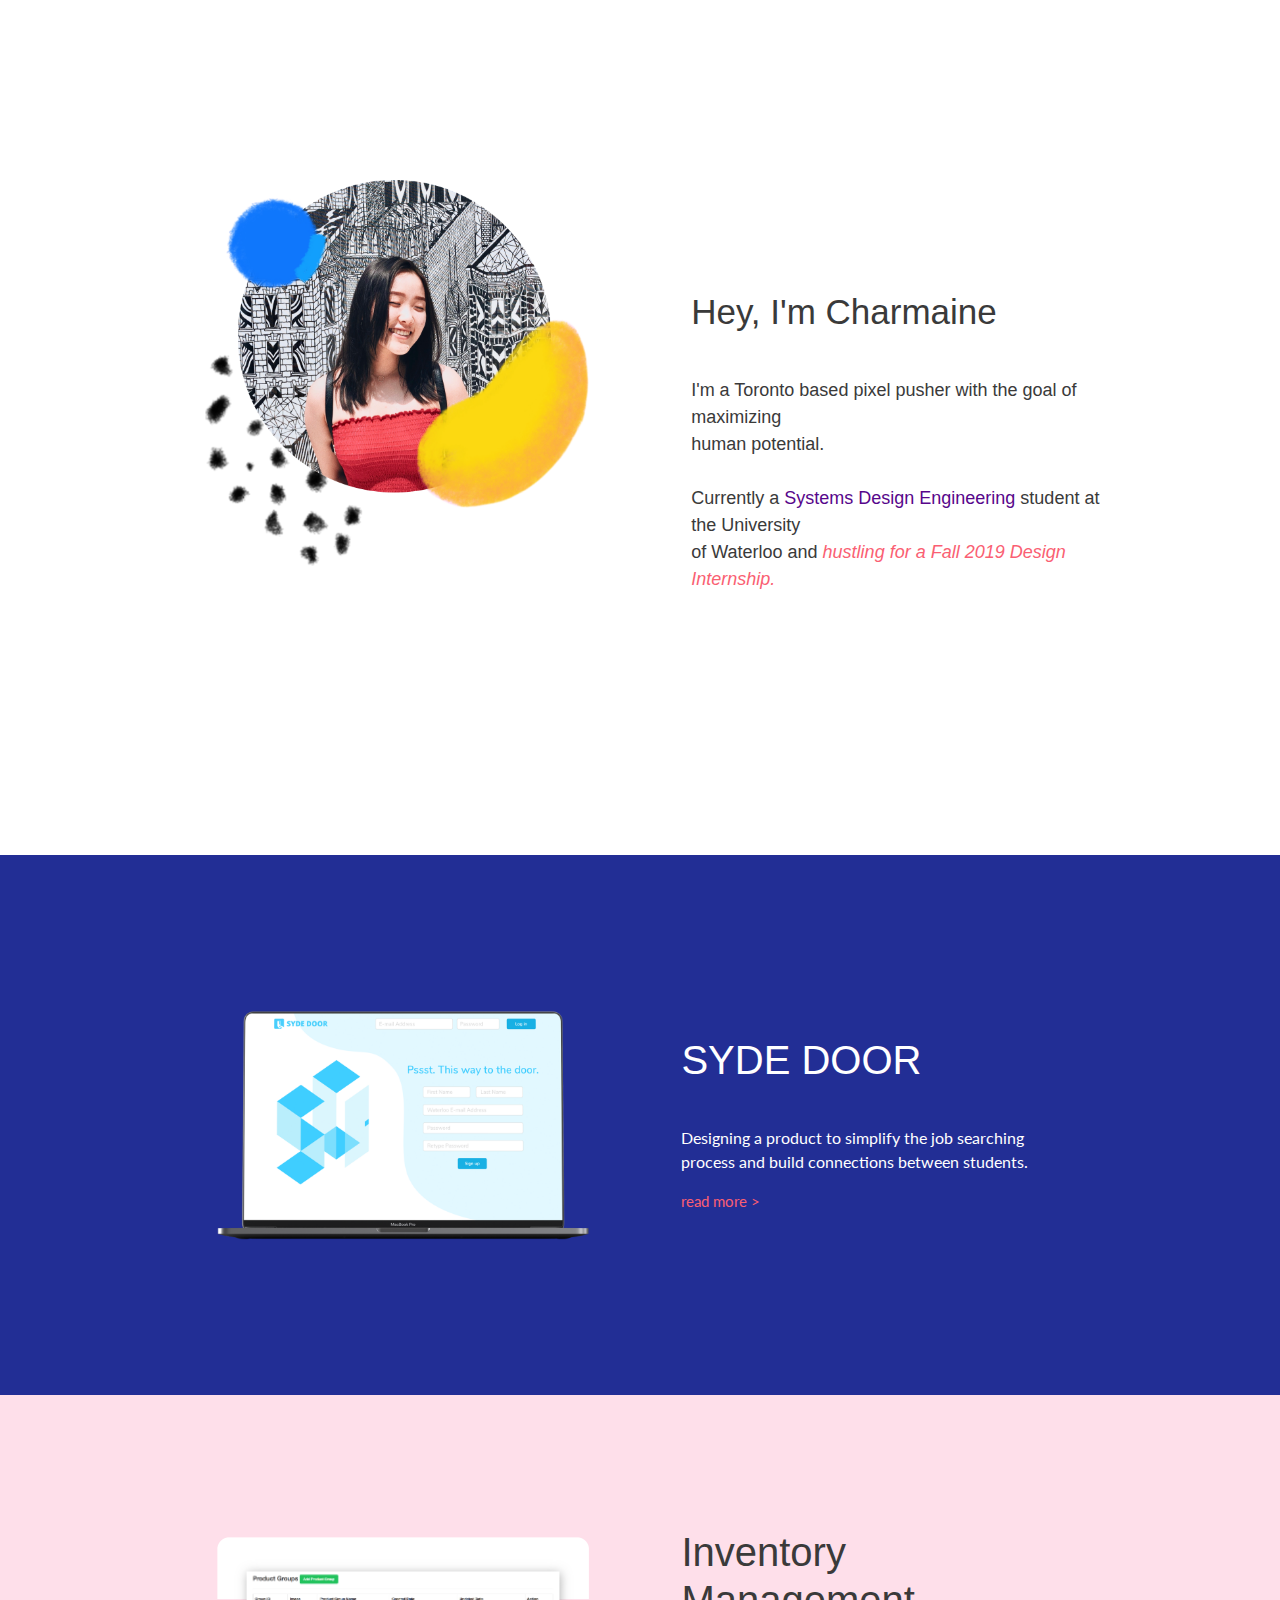
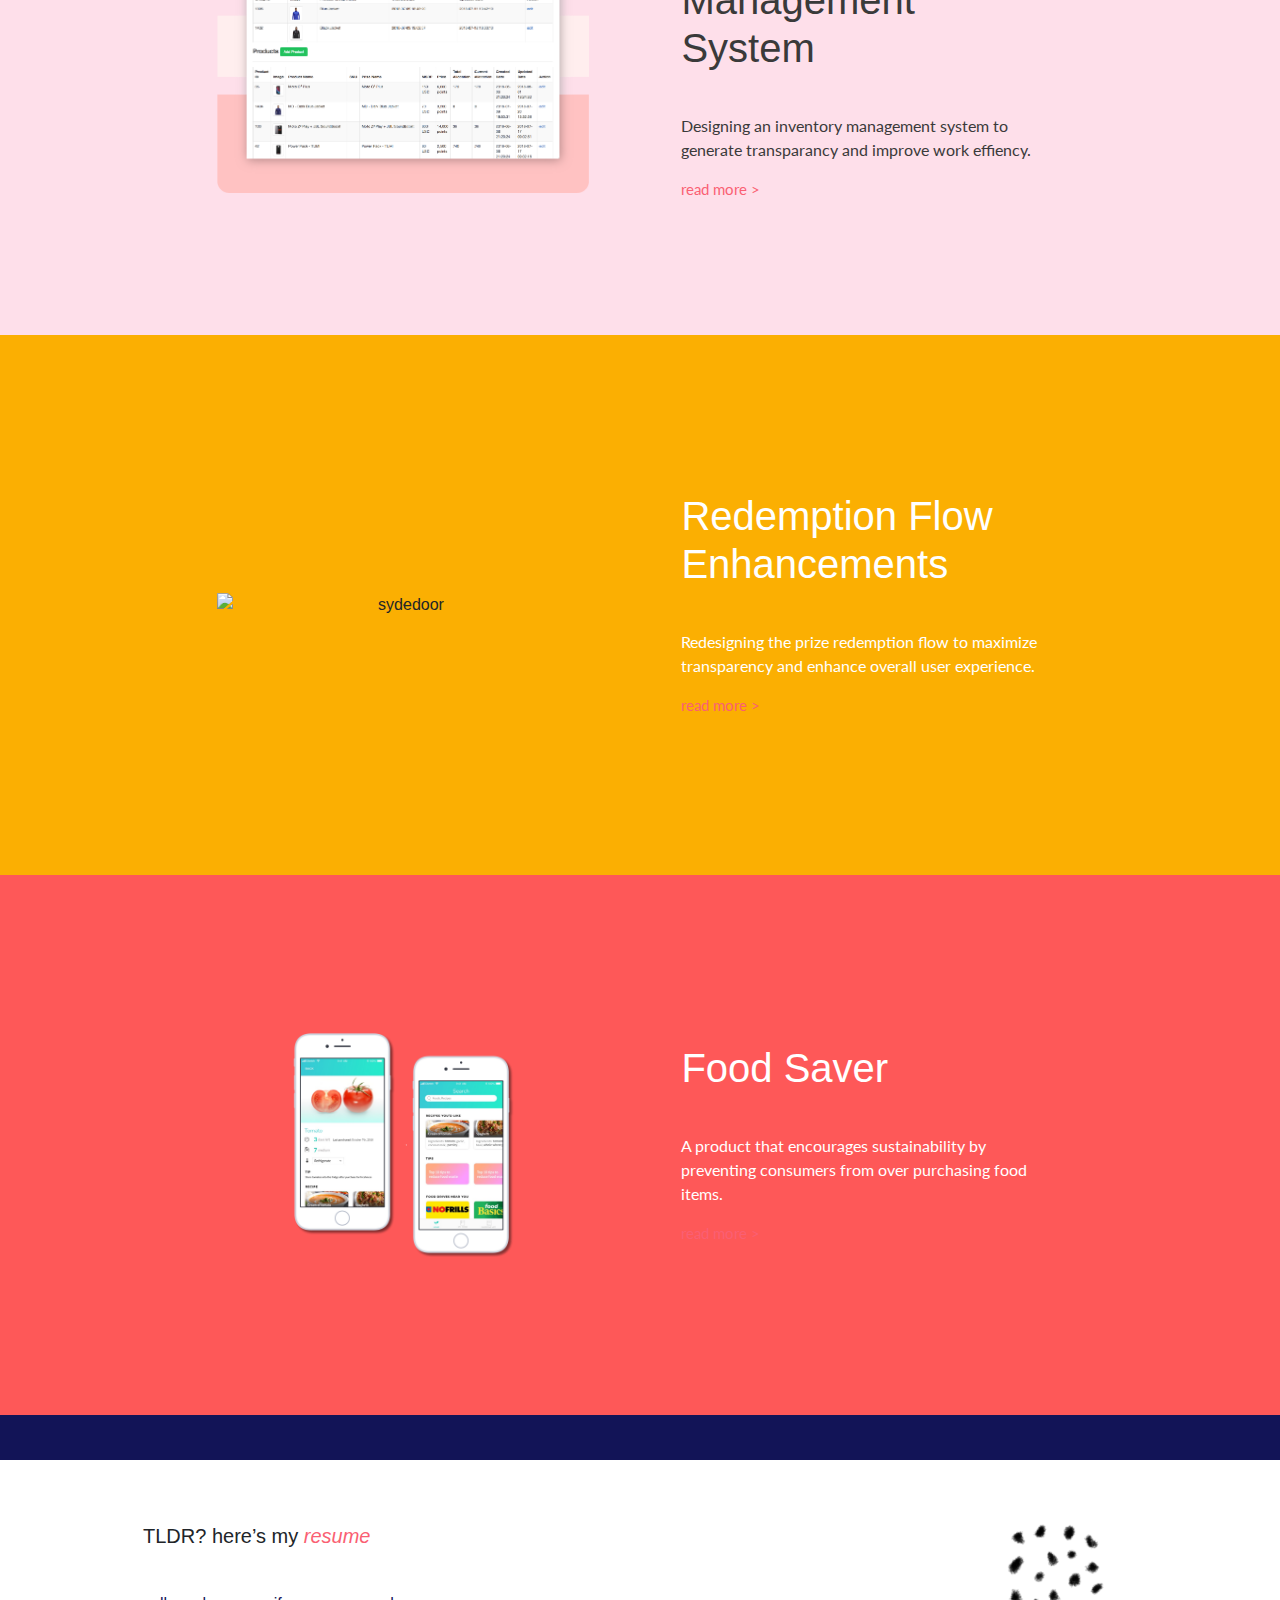
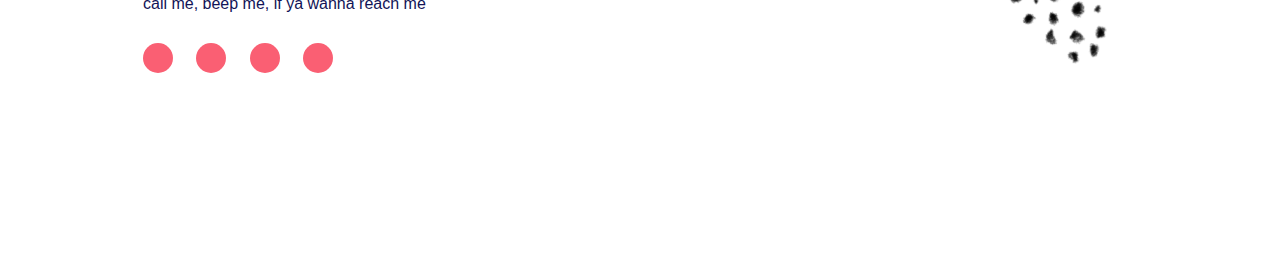
==== index.html @ 0528ab30 "mainly text and css" ====
<!DOCTYPE html>
<html lang="en">
    <head>
        <title>Charmaine Wang</title>
        <meta charset="UTF-8">
        <meta name="viewport" content="width=device-width, height=device-height, initial-scale=1.0">
        <meta http-equic="X-UA-Compatible" content="ie=edge">
        <link rel="stylesheet" type="text/css" href="../src/style/css/style.css">
        
        <!--FONTS-->
        <link rel="stylesheet" href="https://use.typekit.net/sjq0cec.css">
        <link href="http://fonts.googleapis.com/css?family=Lato:400,700" rel='stylesheet' type='text/css'>
        <link href="https://fonts.googleapis.com/css?family=EB+Garamond:400,400i,500,600,600i,700,700i,800&display=swap" rel="stylesheet">
        
        <!--icons-->
        <link rel="stylesheet" href="https://use.fontawesome.com/releases/v5.8.1/css/all.css" integrity="sha384-50oBUHEmvpQ+1lW4y57PTFmhCaXp0ML5d60M1M7uH2+nqUivzIebhndOJK28anvf" crossorigin="anonymous">
        
        <!--favicons-->
        <link rel="apple-touch-icon" sizes="180x180" href="../assets/img/favicon_package_v0.16/apple-touch-icon.png">
        <link rel="icon" type="image/png" sizes="32x32" href="../assets/img/favicon_package_v0.16/favicon-32x32.png">
        <link rel="icon" type="image/png" sizes="16x16" href="../assets/img/favicon_package_v0.16/favicon-16x16.png">
        <link rel="manifest" href="../assets/img/favicon_package_v0.16/site.webmanifest">
        <link rel="mask-icon" href="../assets/img/favicon_package_v0.16/safari-pinned-tab.svg" color="#fcd912">
        <meta name="msapplication-TileColor" content="#ffc40d">
        <meta name="theme-color" content="#ffffff">
    
        <!-- Responsive Query File-->
        <link rel="stylesheet" type="text/css" href="resources/css/queries.css">
        
        <!-- Boostrap-->
        <link rel="stylesheet" href="https://maxcdn.bootstrapcdn.com/bootstrap/4.0.0/css/bootstrap.min.css" integrity="sha384-Gn5384xqQ1aoWXA+058RXPxPg6fy4IWvTNh0E263XmFcJlSAwiGgFAW/dAiS6JXm" crossorigin="anonymous">                                                          
        <!-- Global site tag (gtag.js) - Google Analytics -->
        <script async src="https://www.googletagmanager.com/gtag/js?id=UA-113258691-1"></script>
        <script>
          window.dataLayer = window.dataLayer || [];
          function gtag(){dataLayer.push(arguments);}
          gtag('js', new Date());

          gtag('config', 'UA-113258691-1');
        </script>
    </head>
    
    <body>
        <div class="landing_page site-container">
            <header>
                <nav> 
                   
                    <!--<p class="nav_bar show_desktop" id="navigation">my name is <a href="#" style="color:#FA5F73">Charmaine Wang</a> and this is how I <a href="index.html" style="color:#1CA0A3">impact the world with design</a>.</p>-->
                </nav>
            </header>
            <div class="main_section">
                <img align="right" src="../assets/img/work/landing_img.png" alt="landing image" class="landing_img">
                
                <div class="intro">
                    <h1>Hey, I'm Charmaine</h1>
                    <p>I'm a Toronto based pixel pusher with the goal of maximizing <br>human potential.<br><br>Currently a <a target="_blank" href="http://whatissystems.com/" class="systemsDesignHref">Systems Design Engineering</a> student at the University <br>of Waterloo and <a href="../assets/doc/3ADesign.pdf" target="_blank"><i>hustling for a Fall 2019 Design Internship.</i></a></p>
                    <!--<p>I’m  a Toronto based designer studying <a target="_blank" href="http://whatissystems.com/" style="color:#57068B">Systems Design Engineering</a> at the University of Waterloo. Last worked at <a target="_blank" href="https://www.rbc.com/about-rbc.html" style="color:#006AC3">RBC</a> as a Visual Designer. <br><br>I'm currently looking for a Fall 2019 internship.</p>-->
                </div>
                
            </div>
        </div>
        
        <div class="project_1 case_study">
            <div class="project_container container">
                <div class="project_row row">
                    <div class="project_image col-sm-6" >
                        <a href="sydedoor.html"></a>
                        <img class="project_cover" src="../assets/img/work/sydedoor_landing.png" alt="sydedoor" >
                        <img class="project_decor" src="../assets/img/work/back_decor_1.png" alt="decore">
                    </div>
                    <div class="project_content col-sm-6">
                        <div>
                            <h1>SYDE DOOR</h1>
                            <p>Designing a product to simplify the job searching process and build connections between students. </p>
                            <a href="sydedoor.html" style="color:#FA5F73;">read more ></a>
                        </div>
                    </div>
                </div>
            </div>
        </div>
        
        <div class="project_3 case_study">
            <div class="project_container container">
                <div class="project_row row">
                    <div class="project_image col-sm-6" >
                        <a href="inventory.html"></a>
                        <img class="project_cover" src="../assets/img/project-inventory/inventory.png" alt="sydedoor" >
                        <img class="project_decor" src="../assets/img/work/back_decor_3.png" alt="decore">
                    </div>
                    <div class="project_content col-sm-6">
                        <div>
                            <h1>Inventory Management System</h1>
                            <p>Designing an inventory management system to generate transparancy and improve work effiency.</p>
                            <a href="inventory.html" style="color:#FA5F73;">read more ></a>
                        </div>
                    </div>
                </div>
            </div>
        </div>
        
        <div class="project_2 case_study">
            <div class="project_container container">
                <div class="project_row row">
                    <div class="project_image col-sm-6" >
                        <a href="redemption.html"></a>
                        <img class="project_cover" src="../assets/img/work/redemption_landing.png" alt="sydedoor" >
                        <img class="project_decor" src="../assets/img/work/back_decor_2.png" alt="decore">
                    </div>
                    <div class="project_content col-sm-6">
                        <div>
                            <h1>Redemption Flow Enhancements</h1>
                            <p>Redesigning the prize redemption flow to maximize transparency and enhance overall user experience.</p>
                            <a href="redemption.html" style="color:#FA5F73;">read more ></a>
                        </div>
                    </div>
                </div>
            </div>
        </div>
        
        <div class="project_4 case_study">
            <div class="project_container container">
                <div class="project_row row">
                    <div class="project_image col-sm-6" >
                        <a href="foodsaver.html"></a>
                        <img class="project_cover"  src="../assets/img/work/foodsaver_landing.png" alt="sydedoor" >
                        <img class="project_decor" src="../assets/img/work/back_decor_1.png" alt="decore">
                    </div>
                    <div class="project_content col-sm-6">
                        <div>
                            <h1>Food Saver</h1>
                            <p>A product that encourages sustainability by preventing consumers from over purchasing food items.</p>
                            <a href="foodsaver.html" style="color:#FA5F73;">read more ></a>
                        </div>
                    </div>
                </div>
            </div>
        </div>
       
    </body>
    
    <footer>
            <div class="footer_container container">
                <div class="row">
                    <div class="col-sm-6">
                    <h2>TLDR? here’s my <a href="../assets/doc/3ADesign.pdf" style="color:#FA5F73" target="_blank"><i>resume</i></a></h2>
                    <p>call me, beep me, if ya wanna reach me</p>
                    <ul class="footer_links">
                        <a href = "mailto:charmainewangyy@gmail.com?Subject=Hey%20there!" class="fas fa-envelope"></a>
                        <a href="https://www.linkedin.com/in/charmainewang" target="_blank" class="fab fa-linkedin-in"></a>
                        <a href="https://www.behance.net/charmainew9811" target="_blank" class="fab fa-behance"></a>
                        <a href="https://www.instagram.com/char.mainewang/" target="_blank" class="fab fa-instagram"></a>
                    </ul>
                    </div>
                    <div class="col-sm-6 footer_decor">
                    <img class="footer_img" src="../assets/img/work/dalmatian_print.png">
                    </div>
                </div>
             </div>
        </footer>
    
</html>
---- src/style/css/style.css ----
* {
  margin: 0;
  padding-bottom: 0;
  box-sizing: border-box;
  width: 100%; }

body {
  height: 100%;
  font-family: rufina, sans-serif;
  background-color: #ffffff; }

p {
  font-family: lato, sans-serif;
  font-size: 16px;
  line-height: 18px; }

ul {
  list-style-type: none; }

/*--- LANDING PAGE ---*/
header {
  display: flex;
  text-align: right; }

.landing_page {
  background-color: #ffffff;
  padding: 0%;
  height: 95vh; }
  .landing_page nav {
    width: 100%;
    padding: 2.5% 5% 0% 5%;
    height: 10vh; }
    .landing_page nav p {
      font-family: rufina, sans-serif;
      color: #3a3a3a;
      font-size: 15px; }
  .landing_page a {
    text-decoration: none; }
  .landing_page ul {
    list-style-type: none;
    margin: 0;
    padding: 20%; }
  .landing_page .main_section {
    display: table;
    width: 100%;
    padding: 5% 10% 5% 10%;
    height: 80vh; }
    .landing_page .main_section .landing_img {
      display: table-cell;
      width: 100%;
      padding: 5% 10% 5% 15%;
      vertical-align: middle; }
    .landing_page .main_section .intro {
      width: 50%;
      padding: 2.5% 2.5% 2.5% 5%;
      display: table-cell;
      text-align: left;
      vertical-align: middle; }
      .landing_page .main_section .intro h1 {
        font-family: rufina, sans-serif;
        color: #3a3a3a;
        font-size: 35px;
        margin-bottom: 10%; }
      .landing_page .main_section .intro p {
        font-family: rufina, sans-serif;
        color: #3a3a3a;
        font-size: 18px;
        line-height: 1.5; }
      .landing_page .main_section .intro .systemsDesignHref {
        color: #57068B; }
      .landing_page .main_section .intro .systemsDesignHref:hover {
        color: #8758a5; }
      .landing_page .main_section .intro a {
        color: #FA5F73; }
      .landing_page .main_section .intro a:hover {
        text-decoration: none;
        color: #ffb6bf; }

/**** PROJECTS ****/
.project_container {
  float: none;
  margin: auto;
  width: 100%;
  height: 100%; }

.project_row {
  height: 60vh;
  width: 100%;
  padding: 5% 10% 5% 10%; }

.case_study {
  margin: 0;
  height: 60vh; }

.col-sm-6 {
  height: 100%;
  display: inline-block; }

.project_image {
  text-align: center;
  vertical-align: middle;
  display: flex;
  align-items: center;
  position: relative; }
  .project_image img {
    -webkit-transition: 250ms ease-out;
    -moz-transition: 250ms ease-out;
    -o-transition: 250ms ease-out;
    transition: 250ms ease-out;
    margin: auto; }
  .project_image .project_cover {
    position: relative;
    width: 90%;
    z-index: 2; }
  .project_image .project_decor {
    position: absolute;
    width: 1%;
    z-index: 1;
    left: 50%; }
  .project_image a {
    position: absolute;
    z-index: 3;
    width: 100%;
    height: 100%; }

.project_image:hover {
  cursor: pointer; }
  .project_image:hover img {
    -webkit-transition: 250ms ease-out;
    -moz-transition: 250ms ease-out;
    -o-transition: 250ms ease-out;
    transition: 250ms ease-out;
    margin: auto; }
  .project_image:hover .project_cover {
    width: 70%;
    z-index: 2; }
  .project_image:hover .project_decor {
    position: absolute;
    width: 100%;
    left: 0%;
    z-index: 1; }
  .project_image:hover a {
    position: absolute;
    z-index: 3; }

.project_content {
  padding-top: 5%;
  padding-bottom: 5%;
  display: flex;
  align-items: center; }
  .project_content h1 {
    font-family: rufina, sans-serif;
    color: #ffffff;
    padding-left: 10%; }
  .project_content p {
    margin-top: 10%;
    font-size: 16px;
    line-height: 1.5;
    padding-left: 10%;
    color: #ffffff; }
  .project_content a {
    text-decoration: none;
    font-size: 15px;
    line-height: 1.5;
    color: #FA5F73;
    padding-left: 10%;
    -webkit-transition: 250ms ease-out;
    -moz-transition: 250ms ease-out;
    -o-transition: 250ms ease-out;
    transition: 250ms ease-out;
    font-family: lato, sans-serif; }
  .project_content a:hover {
    text-decoration: none;
    cursor: pointer;
    padding-left: 15%;
    -webkit-transition: 250ms ease-out;
    -moz-transition: 250ms ease-out;
    -o-transition: 250ms ease-out;
    transition: 250ms ease-out; }

/**** PROJECT 1 ****/
.project_1 {
  background-color: #222E95; }
  .project_1 h1 {
    font-family: rufina, sans-serif;
    color: #ffffff; }
  .project_1 p {
    color: #ffffff; }

/**** PROJECT 2 ****/
.project_2 {
  background-color: #FBAF02; }
  .project_2 h1 {
    font-family: rufina, sans-serif;
    color: #ffffff; }
  .project_2 p {
    color: #ffffff; }

/**** PROJECT 3 ****/
.project_3 {
  background-color: #FEDFEA; }
  .project_3 h1 {
    font-family: rufina, sans-serif;
    color: #3a3a3a; }
  .project_3 p {
    color: #3a3a3a; }

/**** PROJECT 4 ****/
.project_4 {
  background-color: #FE5858; }
  .project_4 h1 {
    font-family: rufina, sans-serif;
    color: #ffffff; }
  .project_4 p {
    color: #ffffff; }
  .project_4 a {
    color: #121457; }

/*--- FOOTER ---*/
footer {
  border-top: 45px solid #121457;
  background-color: white;
  width: 100%;
  height: 50vh;
  padding: 5% 10% 5% 10%;
  text-align: bottom;
  vertical-align: bottom;
  display: flex;
  align-items: bottom;
  position: relative; }
  footer h2 {
    font-family: rufina, sans-serif;
    font-size: 20px; }
    footer h2 .resumeLink {
      color: #FA5F73; }
    footer h2 .resumeLink:hover {
      text-decoration: none;
      color: #ffb6bf; }
  footer p {
    margin: 10% 0% 0% 0%;
    font-family: rufina, sans-serif;
    font-size: 16px;
    color: #121457; }
  footer ul {
    display: flex;
    text-align: bottom;
    padding: 1.5% 0% 0% 0%;
    margin: 5% 0% 0% 0%; }
    footer ul a {
      text-decoration: none;
      display: inline-block;
      margin-right: 5%;
      padding-top: 8px;
      font-size: 15px;
      width: 30px;
      height: 30px;
      text-align: center;
      transition: 0.4s all;
      line-height: 58px;
      cursor: pointer;
      background: #FA5F73;
      color: white;
      border-radius: 50%; }
    footer ul a:hover {
      text-decoration: none;
      background: white;
      color: #FA5F73;
      border-color: #FA5F73;
      border-width: 1px; }
  footer .footer_decor {
    text-align: right; }
  footer .footer_img {
    width: 100px; }

/*--- PROJECTS ---*/
.project_page header {
  display: flex;
  text-align: left; }
.project_page .landing_page {
  background-color: #222E95;
  padding: 0%;
  height: 95vh;
  /* back button */
  /* project landing page */ }
  .project_page .landing_page nav {
    width: 100%;
    padding: 2.5% 5% 0% 5%;
    height: 10vh;
    align: right;
    position: fixed;
    z-index: 2; }
    .project_page .landing_page nav a {
      text-decoration: none;
      font-family: rufina, sans-serif;
      color: #3a3a3a;
      font-size: 15px;
      -webkit-transition: 250ms ease-out;
      -moz-transition: 250ms ease-out;
      -o-transition: 250ms ease-out;
      transition: 250ms ease-out; }
    .project_page .landing_page nav a:hover {
      text-decoration: none;
      padding-left: 2.5%;
      -webkit-transition: 250ms ease-out;
      -moz-transition: 250ms ease-out;
      -o-transition: 250ms ease-out;
      transition: 250ms ease-out; }
  .project_page .landing_page .main_section {
    display: flex;
    align-items: center;
    width: 100%;
    justify-content: center;
    padding: 5% 10% 5% 10%;
    height: 95vh;
    /* project landing img */
    /* project landing content */ }
    .project_page .landing_page .main_section .landing_img {
      display: table-cell;
      width: 60%;
      padding: 0% 5% 0% 0%;
      margin: 0;
      vertical-align: middle; }
    .project_page .landing_page .main_section .project_intro {
      display: table-cell;
      vertical-align: middle;
      padding: 0% 0% 0% 5%; }
      .project_page .landing_page .main_section .project_intro h1 {
        font-family: rufina, sans-serif;
        font-weight: 800;
        color: white; }
      .project_page .landing_page .main_section .project_intro h3 {
        font-family: rufina, sans-serif;
        color: #FBAF02;
        font-size: 20px;
        margin: 7% 0% 3% 0%; }
      .project_page .landing_page .main_section .project_intro p {
        font-family: lato, sans-serif;
        color: white;
        font-size: 15px;
        font-weight: 500;
        line-height: 1.5em;
        padding: 0% 0% 0% 0%;
        margin: 0% 0% 0% 0%; }
        .project_page .landing_page .main_section .project_intro p .shoutout {
          color: #FE5858; }
        .project_page .landing_page .main_section .project_intro p .shoutout:hover {
          color: #FEDFEA;
          text-decoration: none; }

/* project written content */
.project_page_content {
  z-index: 1;
  padding: 2.5% 20% 2.5% 20%;
  background-color: white; }
  .project_page_content h2 {
    font-family: rufina, sans-serif;
    font-size: 35px;
    line-height: 1.5em;
    color: #3a3a3a;
    margin: 5% 0% 1.5% 0%; }
  .project_page_content h3 {
    font-family: rufina, sans-serif;
    font-weight: bold;
    font-size: 20px;
    line-height: 1.5em;
    color: #9f9f9f;
    margin: 2% 0% 0% 0%; }
  .project_page_content p {
    font-family: lato, sans-serif;
    font-size: 15px;
    line-height: 2em;
    color: #3a3a3a;
    margin: 0% 0% 0% 0%; }

/**** project image content */
.project_page_image {
  z-index: 1;
  background-color: #222E95;
  padding: 5%; }
  .project_page_image .demo_image_row {
    margin: auto;
    width: 100%; }
    .project_page_image .demo_image_row img {
      margin: auto;
      width: 100%; }
    .project_page_image .demo_image_row .image_description {
      text-align: center;
      padding-top: 2.5%;
      font-family: lato, sans-serif;
      color: #3a3a3a;
      font-size: 15px; }

.next_project {
  position: relative;
  float: none;
  margin-top: 10%;
  width: 100%;
  height: 40%; }
  .next_project .next_project_rectangle {
    position: absolute;
    bottom: 0;
    left: 0;
    height: 50%;
    width: 100%;
    background-color: #FEDFEA; }
  .next_project .next_project_image {
    text-align: center;
    vertical-align: middle;
    display: flex;
    align-items: center;
    position: relative;
    padding-left: 10%; }
    .next_project .next_project_image img {
      margin: 5% 0% 5% 0%;
      width: 70%; }
  .next_project .next_project_content {
    text-align: right;
    padding-right: 10%;
    height: 100%; }
    .next_project .next_project_content h3 {
      margin: 12% 0% 7.5% 0%;
      font-size: 35px;
      font-weight: 800;
      font-family: rufina, sans-serif; }
    .next_project .next_project_content a {
      margin-top: 20%;
      color: #FA5F73;
      font-family: lato, sans-serif;
      text-decoration: none;
      -webkit-transition: 250ms ease-out;
      -moz-transition: 250ms ease-out;
      -o-transition: 250ms ease-out;
      transition: 250ms ease-out; }
    .next_project .next_project_content a:hover {
      padding-right: 2.5%;
      -webkit-transition: 250ms ease-out;
      -moz-transition: 250ms ease-out;
      -o-transition: 250ms ease-out;
      transition: 250ms ease-out; }

/*---- SYDEDOOR ----*/
.project_1_page {
  /* next project */ }
  .project_1_page .project_page header {
    display: flex;
    text-align: left; }
  .project_1_page .project_page .landing_page {
    background-color: #222E95; }
    .project_1_page .project_page .landing_page nav p {
      color: #FA5F73; }
    .project_1_page .project_page .landing_page .main_section .project_intro h1 {
      color: white; }
    .project_1_page .project_page .landing_page .main_section .project_intro h3 {
      color: #FBAF02; }
    .project_1_page .project_page .landing_page .main_section .project_intro p {
      color: white; }
  .project_1_page .project_page_content h2 {
    color: #3a3a3a; }
  .project_1_page .project_page_content p {
    color: #3a3a3a; }
  .project_1_page .project_page_image {
    background-color: #222E95; }
  .project_1_page .next_project .next_project_rectangle {
    background-color: #FEDFEA; }
  .project_1_page .next_project .next_project_content a {
    color: #FA5F73; }

/*---- INVENTORY ----*/
.project_2_page {
  /* next project */ }
  .project_2_page .project_page header {
    display: flex;
    text-align: left; }
  .project_2_page .project_page .landing_page {
    background-color: #FEDFEA; }
    .project_2_page .project_page .landing_page nav p {
      color: #FA5F73; }
    .project_2_page .project_page .landing_page .main_section .project_intro h1 {
      color: #121457; }
    .project_2_page .project_page .landing_page .main_section .project_intro h3 {
      color: #FBAF02; }
    .project_2_page .project_page .landing_page .main_section .project_intro p {
      color: #3a3a3a; }
  .project_2_page .project_page_content h2 {
    color: #3a3a3a; }
  .project_2_page .project_page_content p {
    color: #3a3a3a; }
  .project_2_page .project_page_image {
    background-color: #FEDFEA; }
  .project_2_page .next_project .next_project_rectangle {
    background-color: #FBAF02; }
  .project_2_page .next_project .next_project_content a {
    color: #FA5F73; }

/*---- REDEMPTION ----*/
.project_3_page {
  /* next project */ }
  .project_3_page .project_page header {
    display: flex;
    text-align: left; }
  .project_3_page .project_page .landing_page {
    background-color: #FBAF02; }
    .project_3_page .project_page .landing_page nav p {
      color: #FA5F73; }
    .project_3_page .project_page .landing_page .main_section .project_intro h1 {
      color: #ffffff; }
    .project_3_page .project_page .landing_page .main_section .project_intro h3 {
      color: #121457; }
    .project_3_page .project_page .landing_page .main_section .project_intro p {
      color: #ffffff; }
  .project_3_page .project_page_content h2 {
    color: #3a3a3a; }
  .project_3_page .project_page_content p {
    color: #3a3a3a; }
  .project_3_page .project_page_image {
    background-color: #FBAF02; }
  .project_3_page .next_project .next_project_rectangle {
    background-color: #FE5858; }
  .project_3_page .next_project .next_project_content a {
    color: #222E95; }

/*---- FOODSAVER ----*/
.project_4_page {
  /* next project */ }
  .project_4_page .project_page header {
    display: flex;
    text-align: left; }
  .project_4_page .project_page .landing_page {
    background-color: #FE5858; }
    .project_4_page .project_page .landing_page nav p {
      color: #FA5F73; }
    .project_4_page .project_page .landing_page .main_section .project_intro h1 {
      color: #ffffff; }
    .project_4_page .project_page .landing_page .main_section .project_intro h3 {
      color: #ffffff; }
    .project_4_page .project_page .landing_page .main_section .project_intro p {
      color: #3a3a3a; }
  .project_4_page .project_page_content h2 {
    color: #3a3a3a; }
  .project_4_page .project_page_content p {
    color: #3a3a3a; }
  .project_4_page .project_page_image {
    background-color: #FE5858; }
  .project_4_page .next_project .next_project_rectangle {
    background-color: #222E95; }
  .project_4_page .next_project .next_project_content a {
    color: #FA5F73; }

/*# sourceMappingURL=style.css.map */
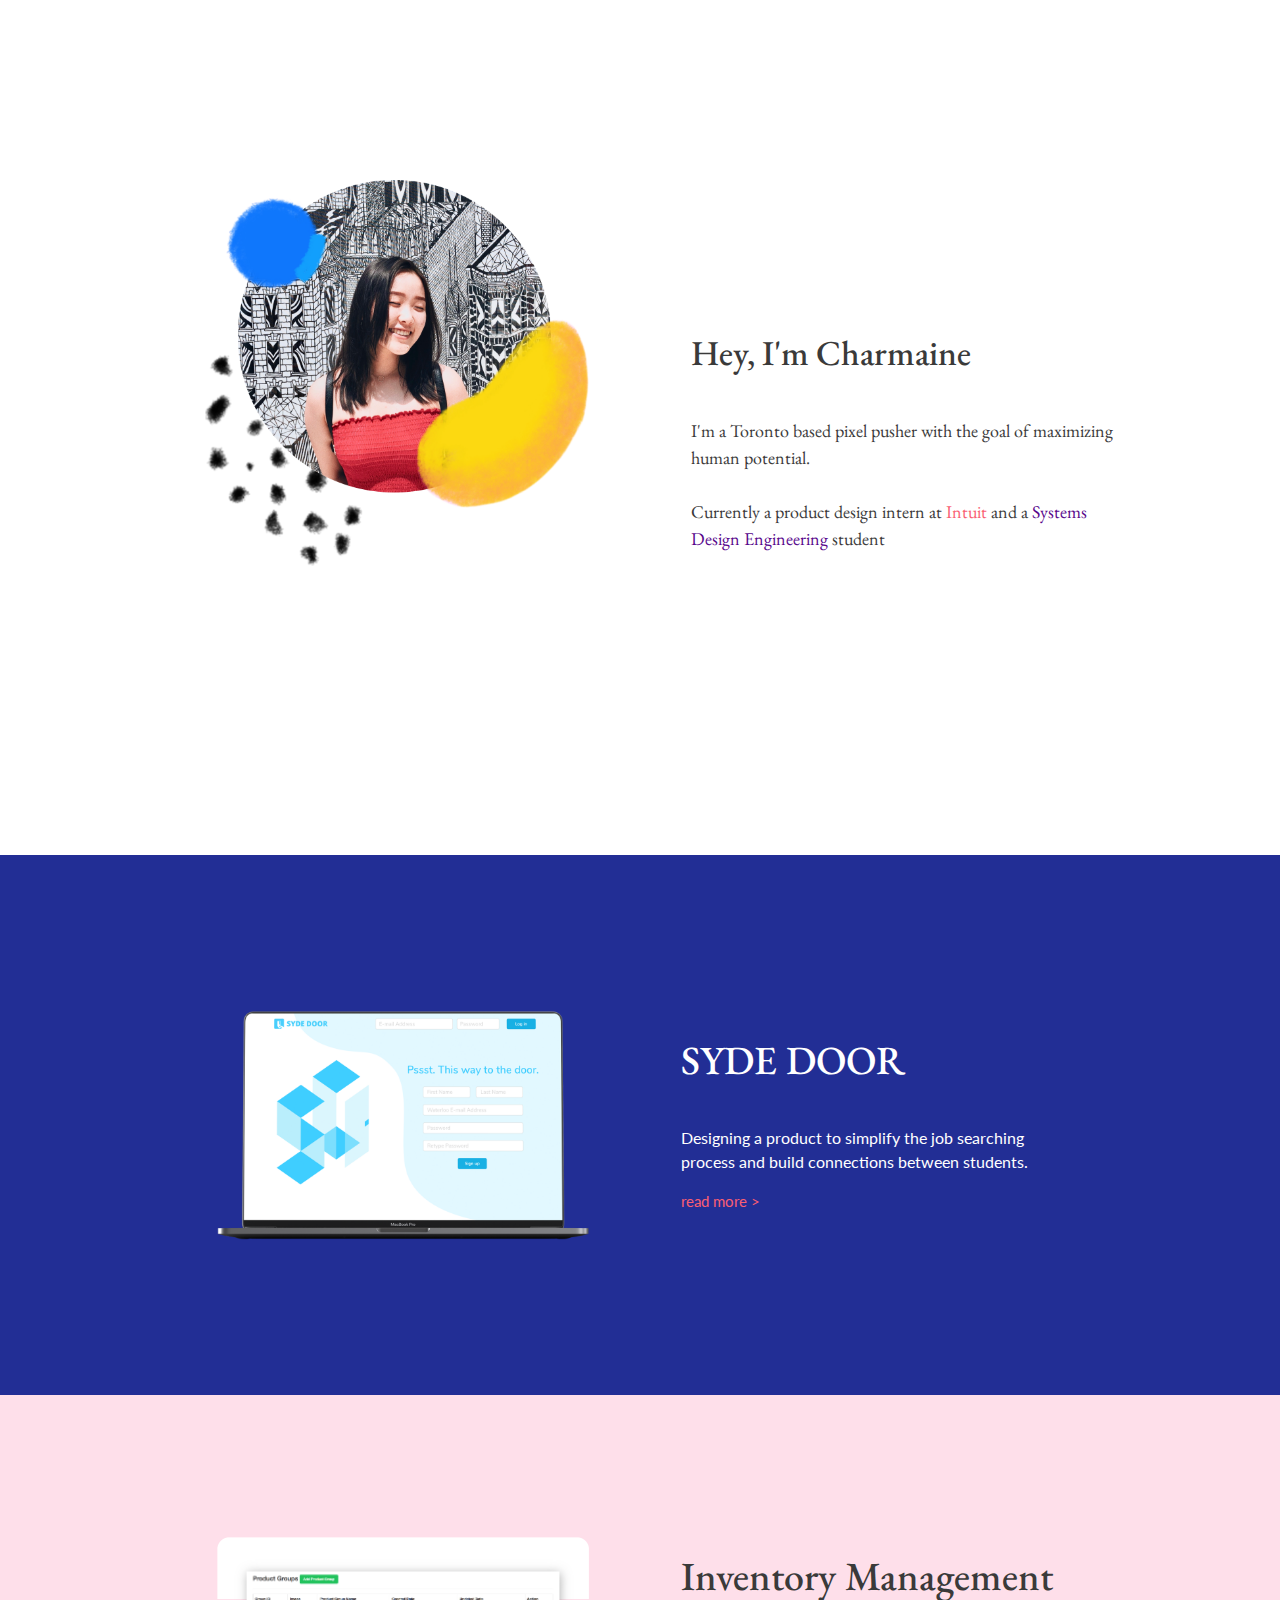
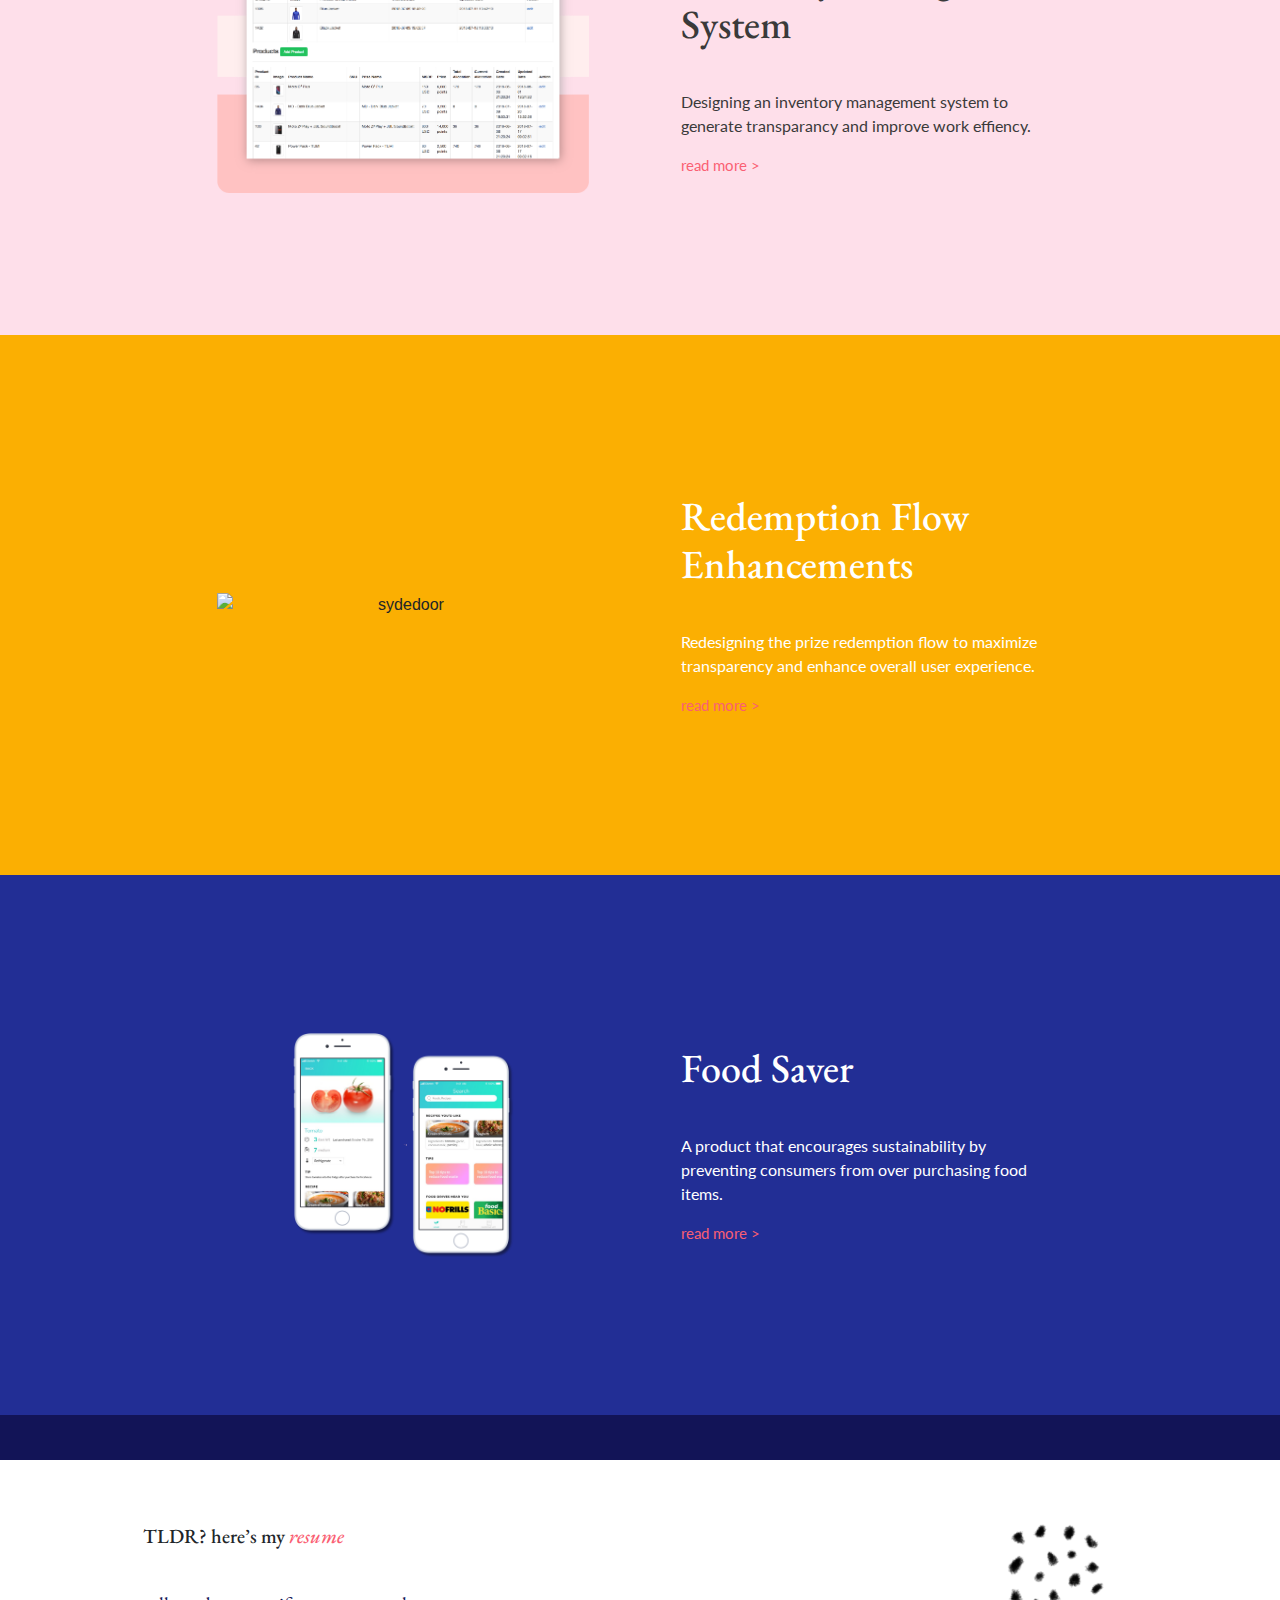
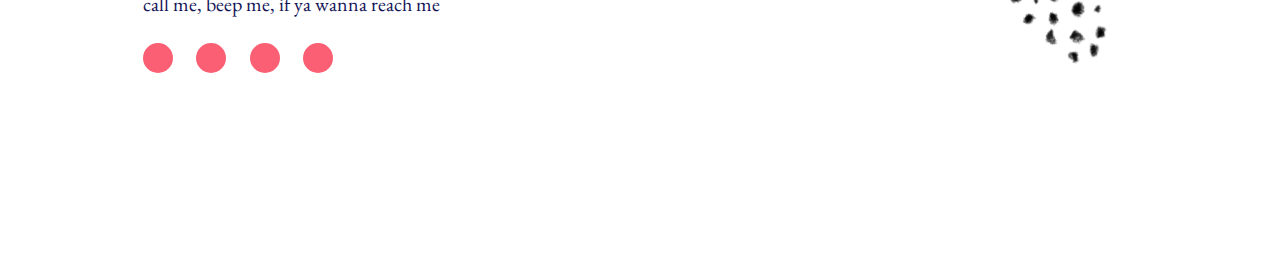
==== commit 3912647f: "Update index.html" ====
--- a/index.html
+++ b/index.html
@@ -53,7 +53,7 @@
                 
                 <div class="intro">
                     <h1>Hey, I'm Charmaine</h1>
-                    <p>I'm a Toronto based pixel pusher with the goal of maximizing <br>human potential.<br><br>Currently a <a target="_blank" href="http://whatissystems.com/" class="systemsDesignHref">Systems Design Engineering</a> student at the University <br>of Waterloo and <a href="../assets/doc/3ADesign.pdf" target="_blank"><i>hustling for a Fall 2019 Design Internship.</i></a></p>
+                    <p>I'm a Toronto based pixel pusher with the goal of maximizing <br>human potential.<br><br>Currently a product design intern at <a target="_blank" href="https://www.intuit.com/ca/">Intuit</a> and a <a target="_blank" href="http://whatissystems.com/" class="systemsDesignHref">Systems Design Engineering</a> student</p>
                     <!--<p>I’m  a Toronto based designer studying <a target="_blank" href="http://whatissystems.com/" style="color:#57068B">Systems Design Engineering</a> at the University of Waterloo. Last worked at <a target="_blank" href="https://www.rbc.com/about-rbc.html" style="color:#006AC3">RBC</a> as a Visual Designer. <br><br>I'm currently looking for a Fall 2019 internship.</p>-->
                 </div>
                 
--- a/src/style/css/style.css
+++ b/src/style/css/style.css
@@ -31,7 +31,7 @@
     padding: 2.5% 5% 0% 5%;
     height: 10vh; }
     .landing_page nav p {
-      font-family: rufina, sans-serif;
+      font-family: EB Garamond, serif;
       color: #3a3a3a;
       font-size: 15px; }
   .landing_page a {
@@ -57,12 +57,12 @@
       text-align: left;
       vertical-align: middle; }
       .landing_page .main_section .intro h1 {
-        font-family: rufina, sans-serif;
+        font-family: EB Garamond, serif;
         color: #3a3a3a;
         font-size: 35px;
         margin-bottom: 10%; }
       .landing_page .main_section .intro p {
-        font-family: rufina, sans-serif;
+        font-family: EB Garamond, serif;
         color: #3a3a3a;
         font-size: 18px;
         line-height: 1.5; }
@@ -149,7 +149,7 @@
   display: flex;
   align-items: center; }
   .project_content h1 {
-    font-family: rufina, sans-serif;
+    font-family: EB Garamond, serif;
     color: #ffffff;
     padding-left: 10%; }
   .project_content p {
@@ -182,7 +182,7 @@
 .project_1 {
   background-color: #222E95; }
   .project_1 h1 {
-    font-family: rufina, sans-serif;
+    font-family: EB Garamond, serif;
     color: #ffffff; }
   .project_1 p {
     color: #ffffff; }
@@ -191,7 +191,7 @@
 .project_2 {
   background-color: #FBAF02; }
   .project_2 h1 {
-    font-family: rufina, sans-serif;
+    font-family: EB Garamond, serif;
     color: #ffffff; }
   .project_2 p {
     color: #ffffff; }
@@ -200,21 +200,19 @@
 .project_3 {
   background-color: #FEDFEA; }
   .project_3 h1 {
-    font-family: rufina, sans-serif;
+    font-family: EB Garamond, serif;
     color: #3a3a3a; }
   .project_3 p {
     color: #3a3a3a; }
 
 /**** PROJECT 4 ****/
 .project_4 {
-  background-color: #FE5858; }
+  background-color: #222E95; }
   .project_4 h1 {
-    font-family: rufina, sans-serif;
+    font-family: EB Garamond, serif;
     color: #ffffff; }
   .project_4 p {
     color: #ffffff; }
-  .project_4 a {
-    color: #121457; }
 
 /*--- FOOTER ---*/
 footer {
@@ -229,7 +227,7 @@
   align-items: bottom;
   position: relative; }
   footer h2 {
-    font-family: rufina, sans-serif;
+    font-family: EB Garamond, serif;
     font-size: 20px; }
     footer h2 .resumeLink {
       color: #FA5F73; }
@@ -238,8 +236,8 @@
       color: #ffb6bf; }
   footer p {
     margin: 10% 0% 0% 0%;
-    font-family: rufina, sans-serif;
-    font-size: 16px;
+    font-family: EB Garamond, serif;
+    font-size: 20px;
     color: #121457; }
   footer ul {
     display: flex;
@@ -291,7 +289,7 @@
     z-index: 2; }
     .project_page .landing_page nav a {
       text-decoration: none;
-      font-family: rufina, sans-serif;
+      font-family: EB Garamond, serif;
       color: #3a3a3a;
       font-size: 15px;
       -webkit-transition: 250ms ease-out;
@@ -325,11 +323,11 @@
       vertical-align: middle;
       padding: 0% 0% 0% 5%; }
       .project_page .landing_page .main_section .project_intro h1 {
-        font-family: rufina, sans-serif;
-        font-weight: 800;
+        font-family: EB Garamond, serif;
+        font-weight: 500;
         color: white; }
       .project_page .landing_page .main_section .project_intro h3 {
-        font-family: rufina, sans-serif;
+        font-family: EB Garamond, serif;
         color: #FBAF02;
         font-size: 20px;
         margin: 7% 0% 3% 0%; }
@@ -342,7 +340,7 @@
         padding: 0% 0% 0% 0%;
         margin: 0% 0% 0% 0%; }
         .project_page .landing_page .main_section .project_intro p .shoutout {
-          color: #FE5858; }
+          color: #FA5F73; }
         .project_page .landing_page .main_section .project_intro p .shoutout:hover {
           color: #FEDFEA;
           text-decoration: none; }
@@ -353,24 +351,24 @@
   padding: 2.5% 20% 2.5% 20%;
   background-color: white; }
   .project_page_content h2 {
-    font-family: rufina, sans-serif;
+    font-family: EB Garamond, serif;
     font-size: 35px;
     line-height: 1.5em;
     color: #3a3a3a;
     margin: 5% 0% 1.5% 0%; }
   .project_page_content h3 {
-    font-family: rufina, sans-serif;
-    font-weight: bold;
-    font-size: 20px;
+    font-family: EB Garamond, serif;
+    font-weight: 300;
+    font-size: 25px;
     line-height: 1.5em;
     color: #9f9f9f;
-    margin: 2% 0% 0% 0%; }
+    margin: 2% 0% 2% 0%; }
   .project_page_content p {
     font-family: lato, sans-serif;
-    font-size: 15px;
+    font-size: 18px;
     line-height: 2em;
     color: #3a3a3a;
-    margin: 0% 0% 0% 0%; }
+    margin: 0% 0% 2.5% 0%; }
 
 /**** project image content */
 .project_page_image {
@@ -420,8 +418,8 @@
     .next_project .next_project_content h3 {
       margin: 12% 0% 7.5% 0%;
       font-size: 35px;
-      font-weight: 800;
-      font-family: rufina, sans-serif; }
+      font-weight: 500;
+      font-family: EB Garamond, serif; }
     .next_project .next_project_content a {
       margin-top: 20%;
       color: #FA5F73;
@@ -440,6 +438,7 @@
 
 /*---- SYDEDOOR ----*/
 .project_1_page {
+  /**** project image content */
   /* next project */ }
   .project_1_page .project_page header {
     display: flex;
@@ -460,6 +459,8 @@
     color: #3a3a3a; }
   .project_1_page .project_page_image {
     background-color: #222E95; }
+    .project_1_page .project_page_image .demo_image_row .image_description {
+      color: #ffffff; }
   .project_1_page .next_project .next_project_rectangle {
     background-color: #FEDFEA; }
   .project_1_page .next_project .next_project_content a {
@@ -515,7 +516,7 @@
   .project_3_page .project_page_image {
     background-color: #FBAF02; }
   .project_3_page .next_project .next_project_rectangle {
-    background-color: #FE5858; }
+    background-color: #222E95; }
   .project_3_page .next_project .next_project_content a {
     color: #222E95; }
 
@@ -526,7 +527,7 @@
     display: flex;
     text-align: left; }
   .project_4_page .project_page .landing_page {
-    background-color: #FE5858; }
+    background-color: #222E95; }
     .project_4_page .project_page .landing_page nav p {
       color: #FA5F73; }
     .project_4_page .project_page .landing_page .main_section .project_intro h1 {
@@ -540,7 +541,7 @@
   .project_4_page .project_page_content p {
     color: #3a3a3a; }
   .project_4_page .project_page_image {
-    background-color: #FE5858; }
+    background-color: #222E95; }
   .project_4_page .next_project .next_project_rectangle {
     background-color: #222E95; }
   .project_4_page .next_project .next_project_content a {
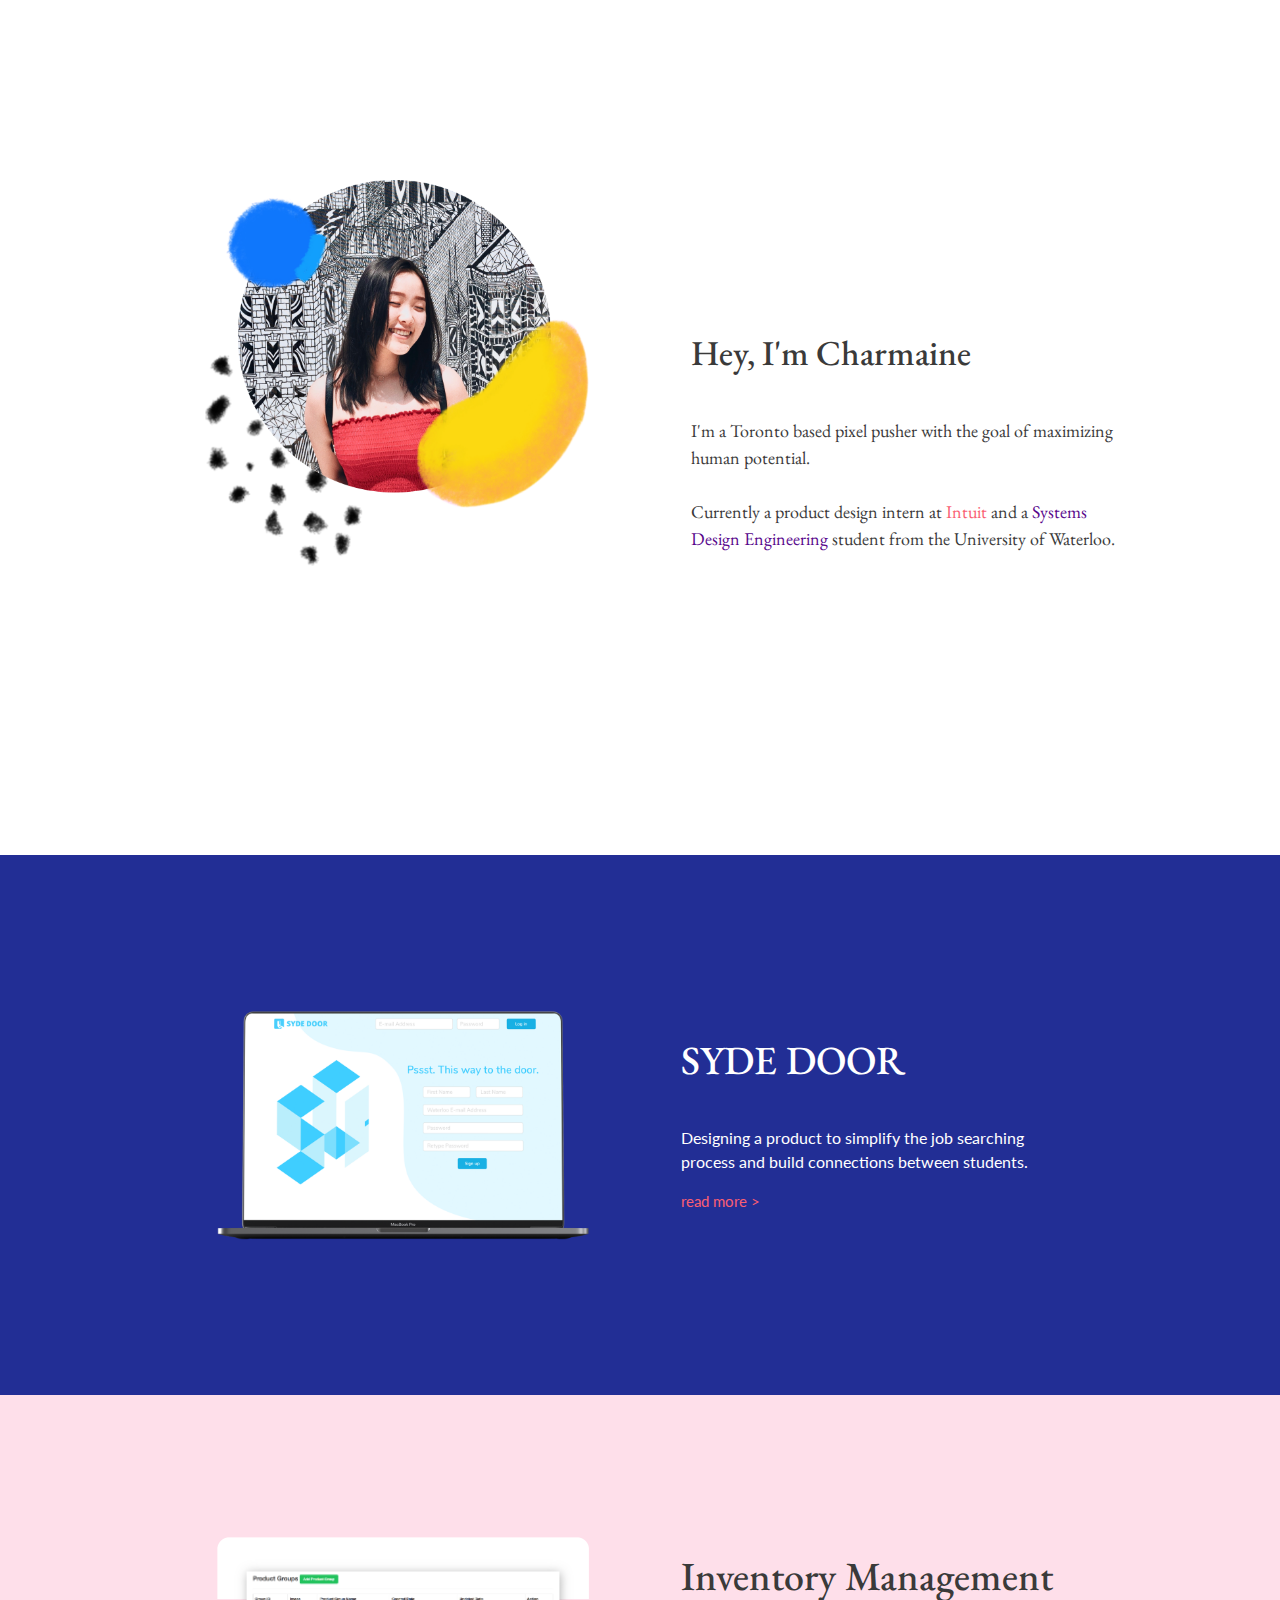
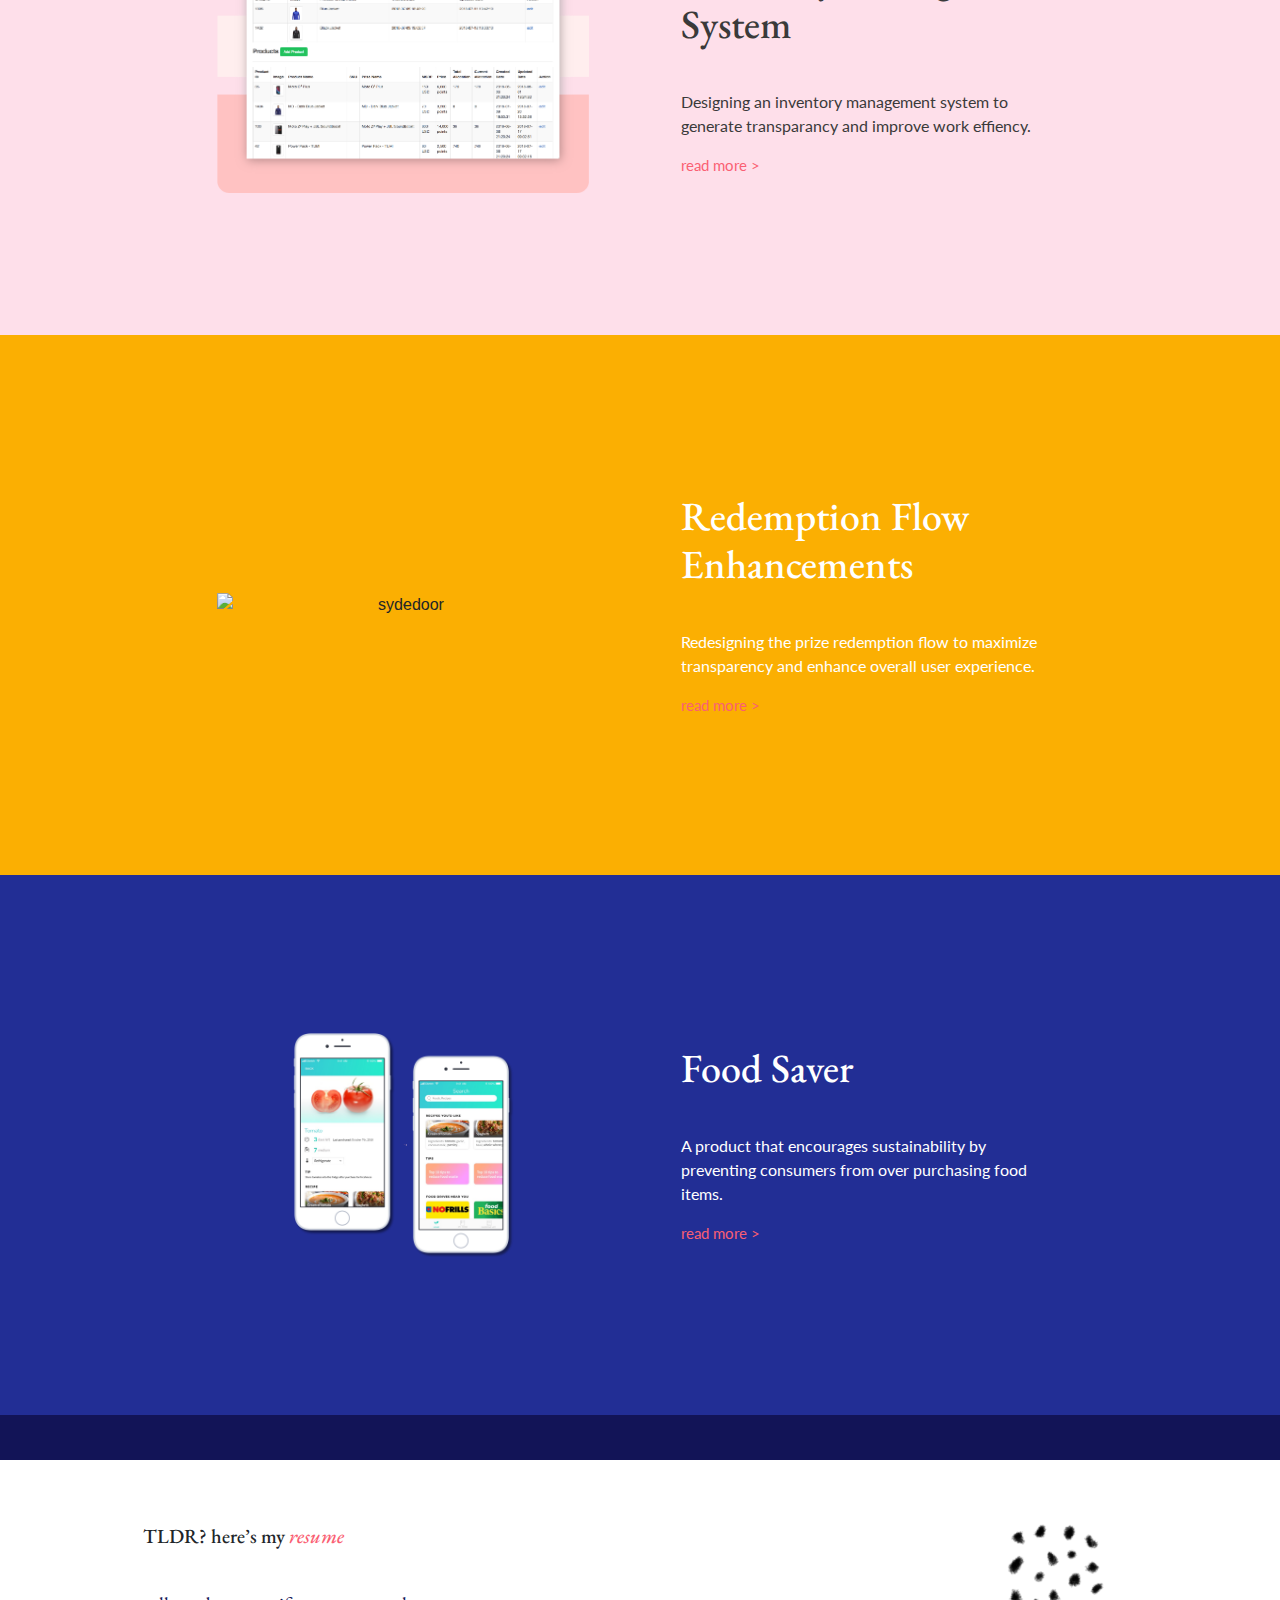
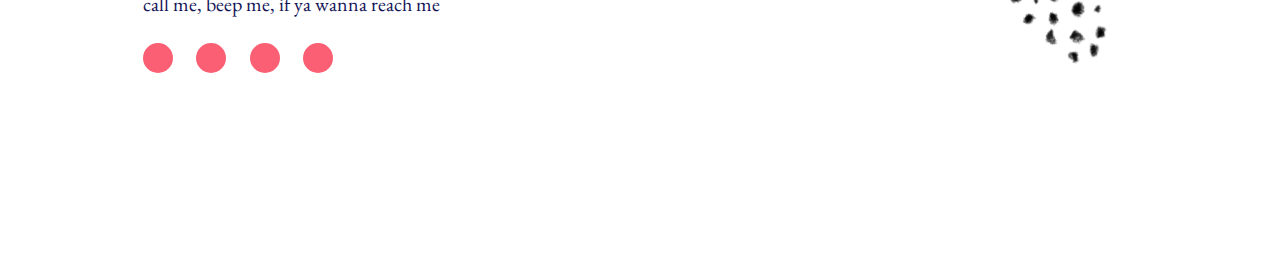
==== commit 78bf0d23: "Update index.html" ====
--- a/index.html
+++ b/index.html
@@ -53,7 +53,7 @@
                 
                 <div class="intro">
                     <h1>Hey, I'm Charmaine</h1>
-                    <p>I'm a Toronto based pixel pusher with the goal of maximizing <br>human potential.<br><br>Currently a product design intern at <a target="_blank" href="https://www.intuit.com/ca/">Intuit</a> and a <a target="_blank" href="http://whatissystems.com/" class="systemsDesignHref">Systems Design Engineering</a> student</p>
+                    <p>I'm a Toronto based pixel pusher with the goal of maximizing <br>human potential.<br><br>Currently a product design intern at <a target="_blank" href="https://www.intuit.com/ca/">Intuit</a> and a <a target="_blank" href="http://whatissystems.com/" class="systemsDesignHref">Systems Design Engineering</a> student from the University of Waterloo.</p>
                     <!--<p>I’m  a Toronto based designer studying <a target="_blank" href="http://whatissystems.com/" style="color:#57068B">Systems Design Engineering</a> at the University of Waterloo. Last worked at <a target="_blank" href="https://www.rbc.com/about-rbc.html" style="color:#006AC3">RBC</a> as a Visual Designer. <br><br>I'm currently looking for a Fall 2019 internship.</p>-->
                 </div>
                 
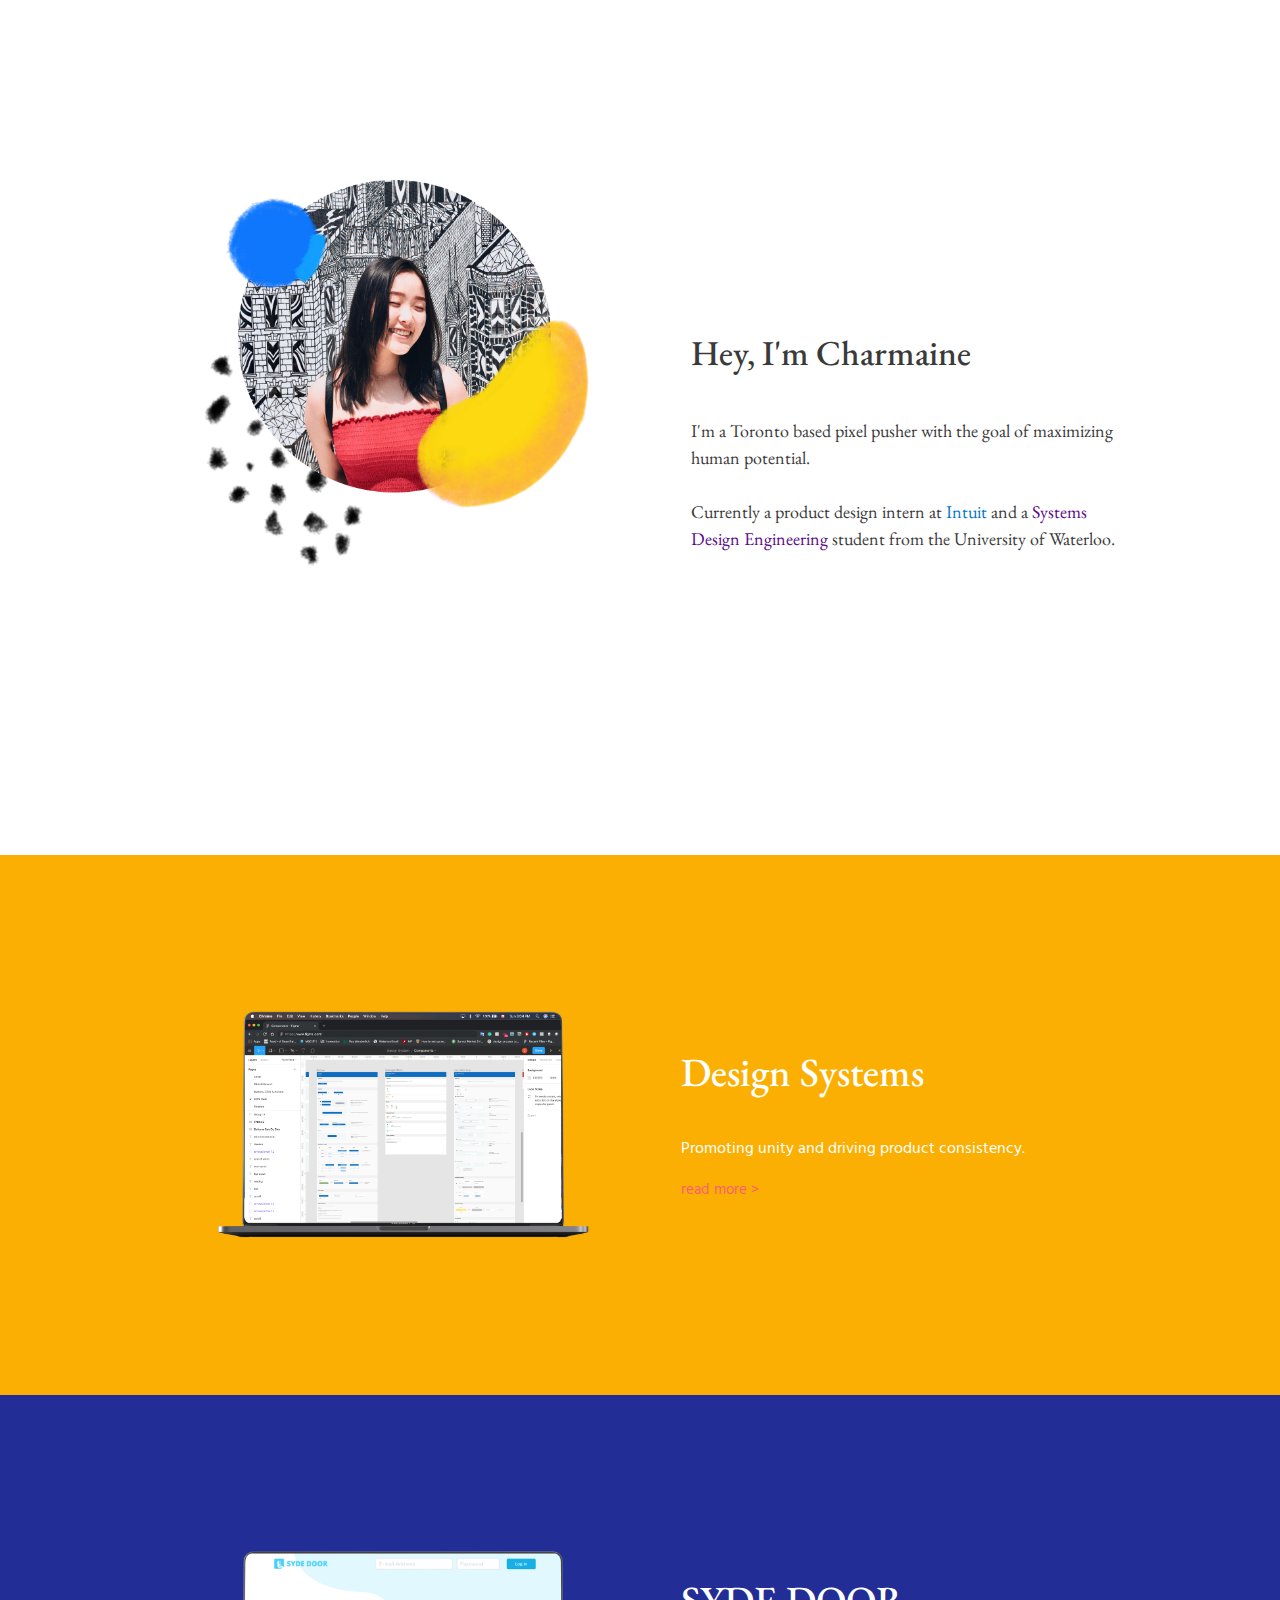
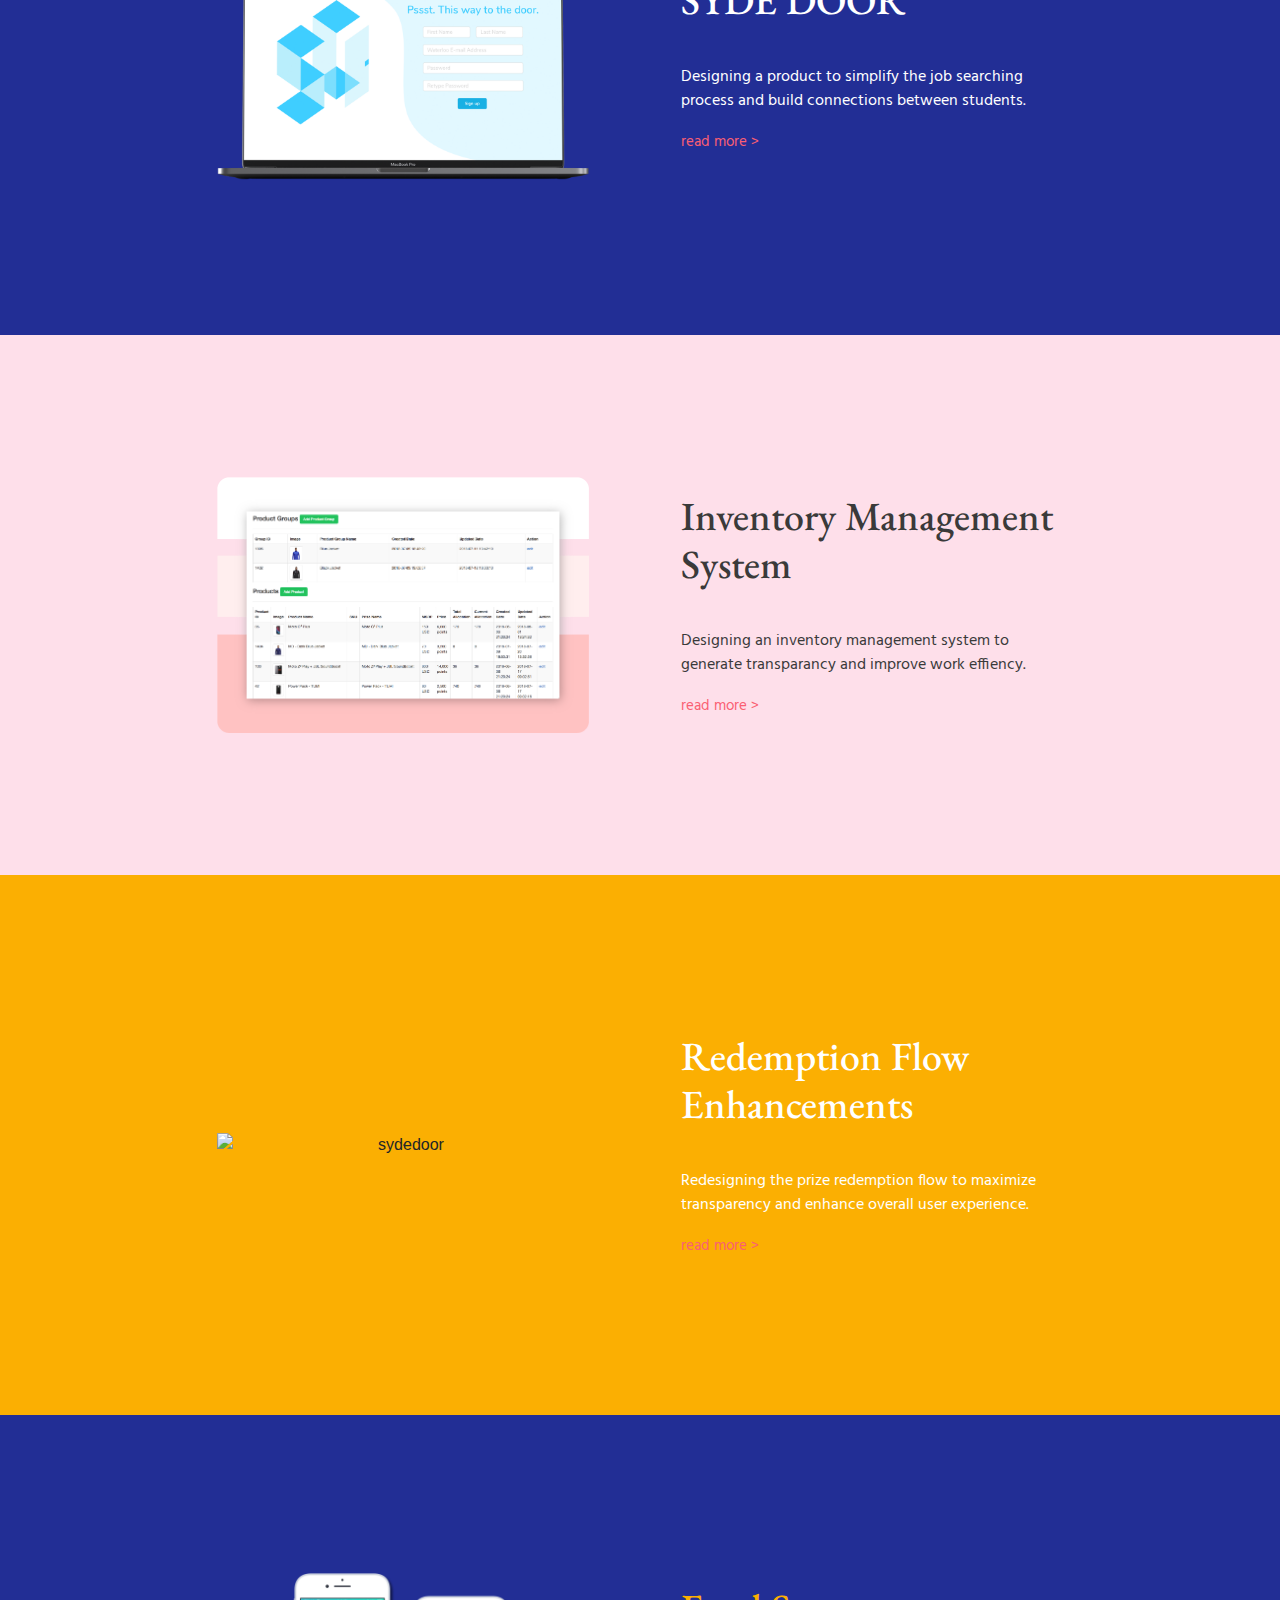
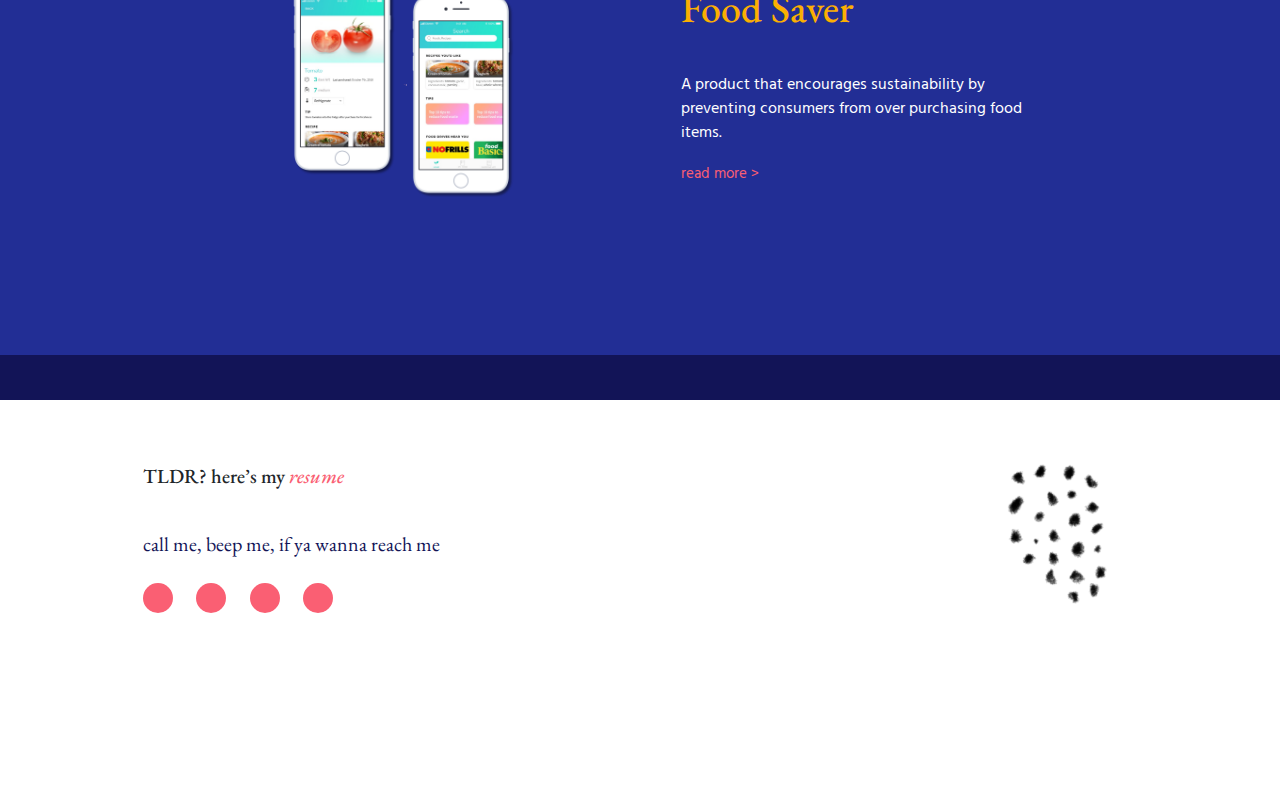
==== commit b8514400: "3B" ====
--- a/index.html
+++ b/index.html
@@ -9,8 +9,8 @@
         
         <!--FONTS-->
         <link rel="stylesheet" href="https://use.typekit.net/sjq0cec.css">
-        <link href="http://fonts.googleapis.com/css?family=Lato:400,700" rel='stylesheet' type='text/css'>
         <link href="https://fonts.googleapis.com/css?family=EB+Garamond:400,400i,500,600,600i,700,700i,800&display=swap" rel="stylesheet">
+        <link href="https://fonts.googleapis.com/css?family=Hind:300,400,500,600,700&display=swap" rel="stylesheet">
         
         <!--icons-->
         <link rel="stylesheet" href="https://use.fontawesome.com/releases/v5.8.1/css/all.css" integrity="sha384-50oBUHEmvpQ+1lW4y57PTFmhCaXp0ML5d60M1M7uH2+nqUivzIebhndOJK28anvf" crossorigin="anonymous">
@@ -48,15 +48,35 @@
                     <!--<p class="nav_bar show_desktop" id="navigation">my name is <a href="#" style="color:#FA5F73">Charmaine Wang</a> and this is how I <a href="index.html" style="color:#1CA0A3">impact the world with design</a>.</p>-->
                 </nav>
             </header>
+            
             <div class="main_section">
                 <img align="right" src="../assets/img/work/landing_img.png" alt="landing image" class="landing_img">
                 
                 <div class="intro">
                     <h1>Hey, I'm Charmaine</h1>
-                    <p>I'm a Toronto based pixel pusher with the goal of maximizing <br>human potential.<br><br>Currently a product design intern at <a target="_blank" href="https://www.intuit.com/ca/">Intuit</a> and a <a target="_blank" href="http://whatissystems.com/" class="systemsDesignHref">Systems Design Engineering</a> student from the University of Waterloo.</p>
+                    <p>I'm a Toronto based pixel pusher with the goal of maximizing <br>human potential.<br><br>Currently a product design intern at <a target="_blank" href="https://www.intuit.com/ca/" style="color:#0077C5">Intuit</a> and a <a target="_blank" href="http://whatissystems.com/" class="systemsDesignHref">Systems Design Engineering</a> student from the University of Waterloo.</p>
                     <!--<p>I’m  a Toronto based designer studying <a target="_blank" href="http://whatissystems.com/" style="color:#57068B">Systems Design Engineering</a> at the University of Waterloo. Last worked at <a target="_blank" href="https://www.rbc.com/about-rbc.html" style="color:#006AC3">RBC</a> as a Visual Designer. <br><br>I'm currently looking for a Fall 2019 internship.</p>-->
                 </div>
                 
+            </div>
+        </div>
+        
+        <div class="project_2 case_study">
+            <div class="project_container container">
+                <div class="project_row row">
+                    <div class="project_image col-sm-6" >
+                        <a href="redemption.html"></a>
+                        <img class="project_cover" src="assets/img/work/DS.png" alt="sydedoor" >
+                        <img class="project_decor" src="../assets/img/work/back_decor_2.png" alt="decore">
+                    </div>
+                    <div class="project_content col-sm-6">
+                        <div>
+                            <h1>Design Systems</h1>
+                            <p>Promoting unity and driving product consistency.</p>
+                            <a href="designsystem.html" style="color:#FA5F73;">read more ></a>
+                        </div>
+                    </div>
+                </div>
             </div>
         </div>
         
--- a/src/style/css/style.css
+++ b/src/style/css/style.css
@@ -10,7 +10,7 @@
   background-color: #ffffff; }
 
 p {
-  font-family: lato, sans-serif;
+  font-family: Hind, sans-serif;
   font-size: 16px;
   line-height: 18px; }
 
@@ -168,7 +168,7 @@
     -moz-transition: 250ms ease-out;
     -o-transition: 250ms ease-out;
     transition: 250ms ease-out;
-    font-family: lato, sans-serif; }
+    font-family: Hind, sans-serif; }
   .project_content a:hover {
     text-decoration: none;
     cursor: pointer;
@@ -210,7 +210,7 @@
   background-color: #222E95; }
   .project_4 h1 {
     font-family: EB Garamond, serif;
-    color: #ffffff; }
+    color: #FBAF02; }
   .project_4 p {
     color: #ffffff; }
 
@@ -332,7 +332,7 @@
         font-size: 20px;
         margin: 7% 0% 3% 0%; }
       .project_page .landing_page .main_section .project_intro p {
-        font-family: lato, sans-serif;
+        font-family: Hind, sans-serif;
         color: white;
         font-size: 15px;
         font-weight: 500;
@@ -348,7 +348,8 @@
 /* project written content */
 .project_page_content {
   z-index: 1;
-  padding: 2.5% 20% 2.5% 20%;
+  padding: 2.5% 25% 2.5% 25%;
+  text-align: justify;
   background-color: white; }
   .project_page_content h2 {
     font-family: EB Garamond, serif;
@@ -364,7 +365,7 @@
     color: #9f9f9f;
     margin: 2% 0% 2% 0%; }
   .project_page_content p {
-    font-family: lato, sans-serif;
+    font-family: Hind, sans-serif;
     font-size: 18px;
     line-height: 2em;
     color: #3a3a3a;
@@ -384,8 +385,8 @@
     .project_page_image .demo_image_row .image_description {
       text-align: center;
       padding-top: 2.5%;
-      font-family: lato, sans-serif;
-      color: #3a3a3a;
+      font-family: Hind, sans-serif;
+      color: #828282;
       font-size: 15px; }
 
 .next_project {
@@ -423,7 +424,7 @@
     .next_project .next_project_content a {
       margin-top: 20%;
       color: #FA5F73;
-      font-family: lato, sans-serif;
+      font-family: Hind, sans-serif;
       text-decoration: none;
       -webkit-transition: 250ms ease-out;
       -moz-transition: 250ms ease-out;
@@ -456,6 +457,7 @@
   .project_1_page .project_page_content h2 {
     color: #3a3a3a; }
   .project_1_page .project_page_content p {
+    text-align: justify;
     color: #3a3a3a; }
   .project_1_page .project_page_image {
     background-color: #222E95; }
@@ -482,10 +484,12 @@
       color: #FBAF02; }
     .project_2_page .project_page .landing_page .main_section .project_intro p {
       color: #3a3a3a; }
-  .project_2_page .project_page_content h2 {
-    color: #3a3a3a; }
-  .project_2_page .project_page_content p {
-    color: #3a3a3a; }
+  .project_2_page .project_page_content {
+    text-align: justify; }
+    .project_2_page .project_page_content h2 {
+      color: #3a3a3a; }
+    .project_2_page .project_page_content p {
+      color: #3a3a3a; }
   .project_2_page .project_page_image {
     background-color: #FEDFEA; }
   .project_2_page .next_project .next_project_rectangle {
@@ -509,16 +513,18 @@
       color: #121457; }
     .project_3_page .project_page .landing_page .main_section .project_intro p {
       color: #ffffff; }
-  .project_3_page .project_page_content h2 {
-    color: #3a3a3a; }
-  .project_3_page .project_page_content p {
-    color: #3a3a3a; }
+  .project_3_page .project_page_content {
+    text-align: justify; }
+    .project_3_page .project_page_content h2 {
+      color: #3a3a3a; }
+    .project_3_page .project_page_content p {
+      color: #3a3a3a; }
   .project_3_page .project_page_image {
     background-color: #FBAF02; }
   .project_3_page .next_project .next_project_rectangle {
     background-color: #222E95; }
   .project_3_page .next_project .next_project_content a {
-    color: #222E95; }
+    color: #FA5F73; }
 
 /*---- FOODSAVER ----*/
 .project_4_page {
@@ -543,7 +549,7 @@
   .project_4_page .project_page_image {
     background-color: #222E95; }
   .project_4_page .next_project .next_project_rectangle {
-    background-color: #222E95; }
+    background-color: #FBAF02; }
   .project_4_page .next_project .next_project_content a {
     color: #FA5F73; }
 
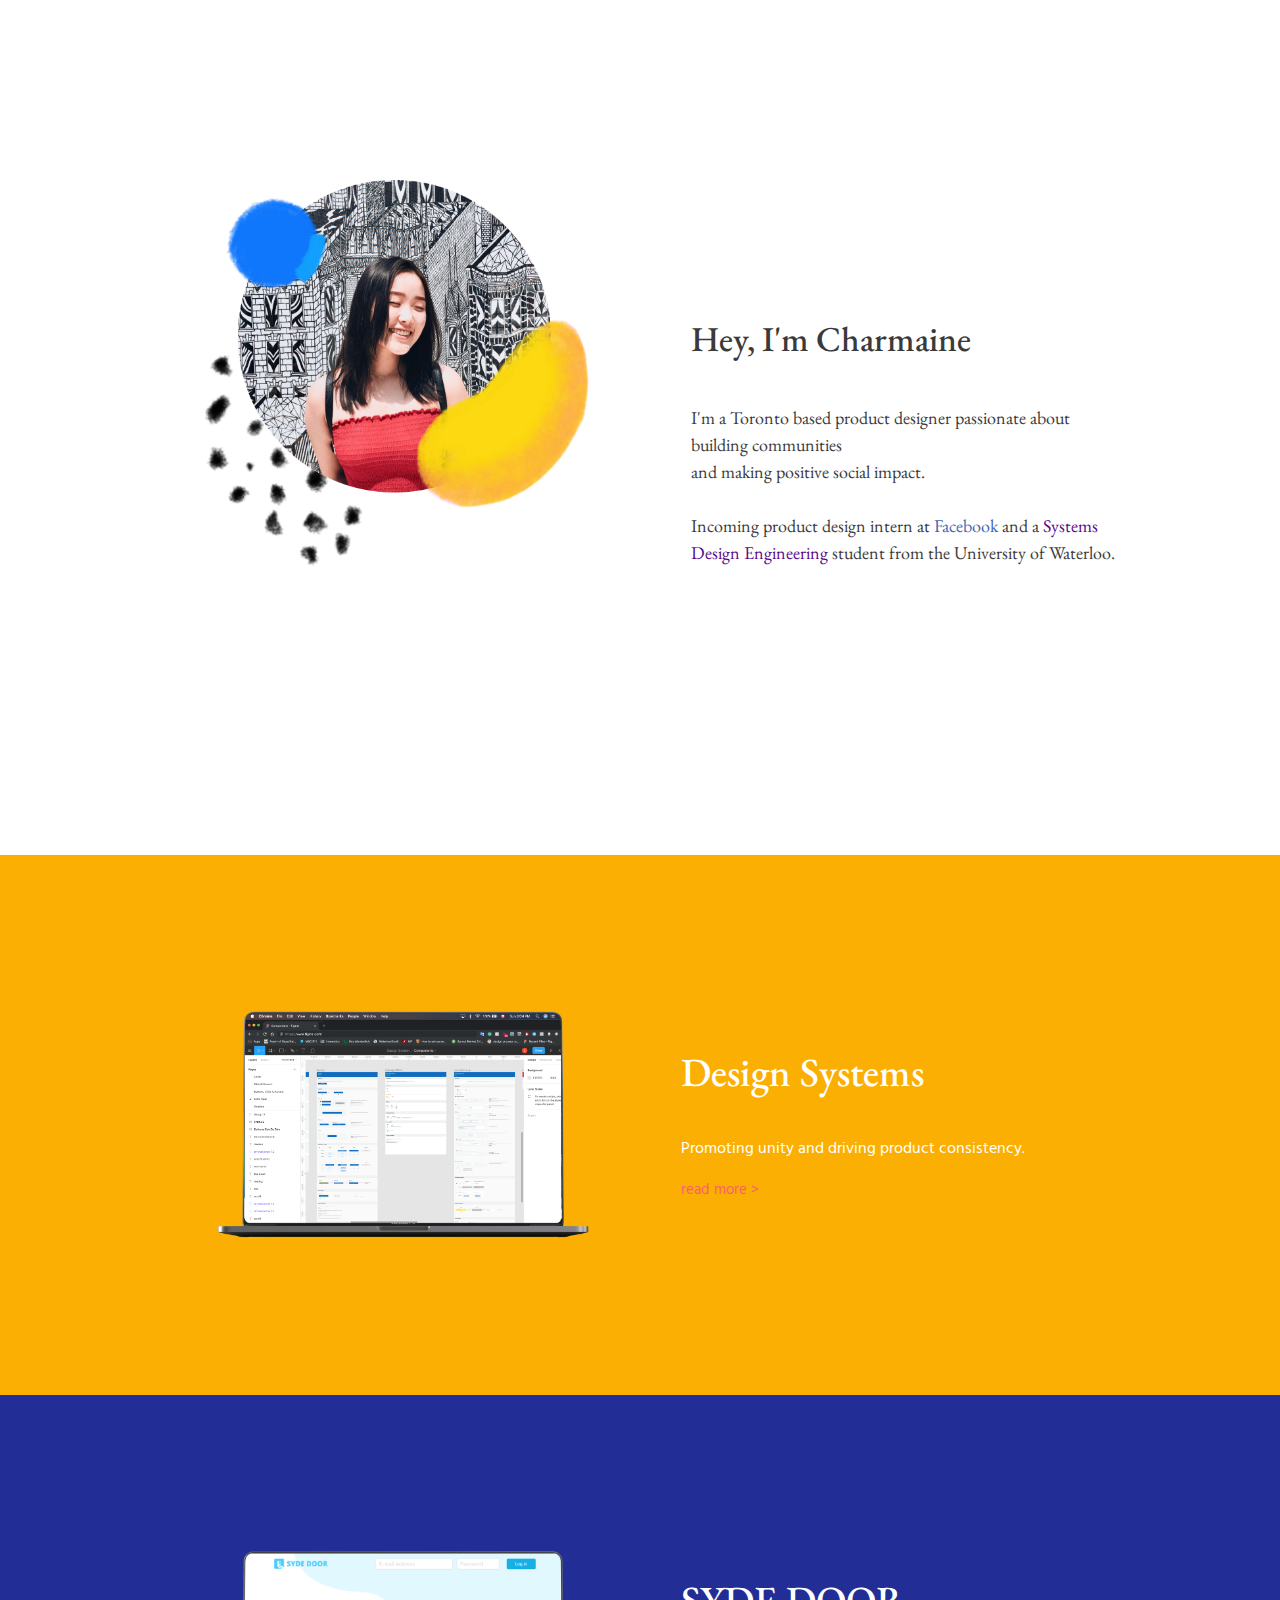
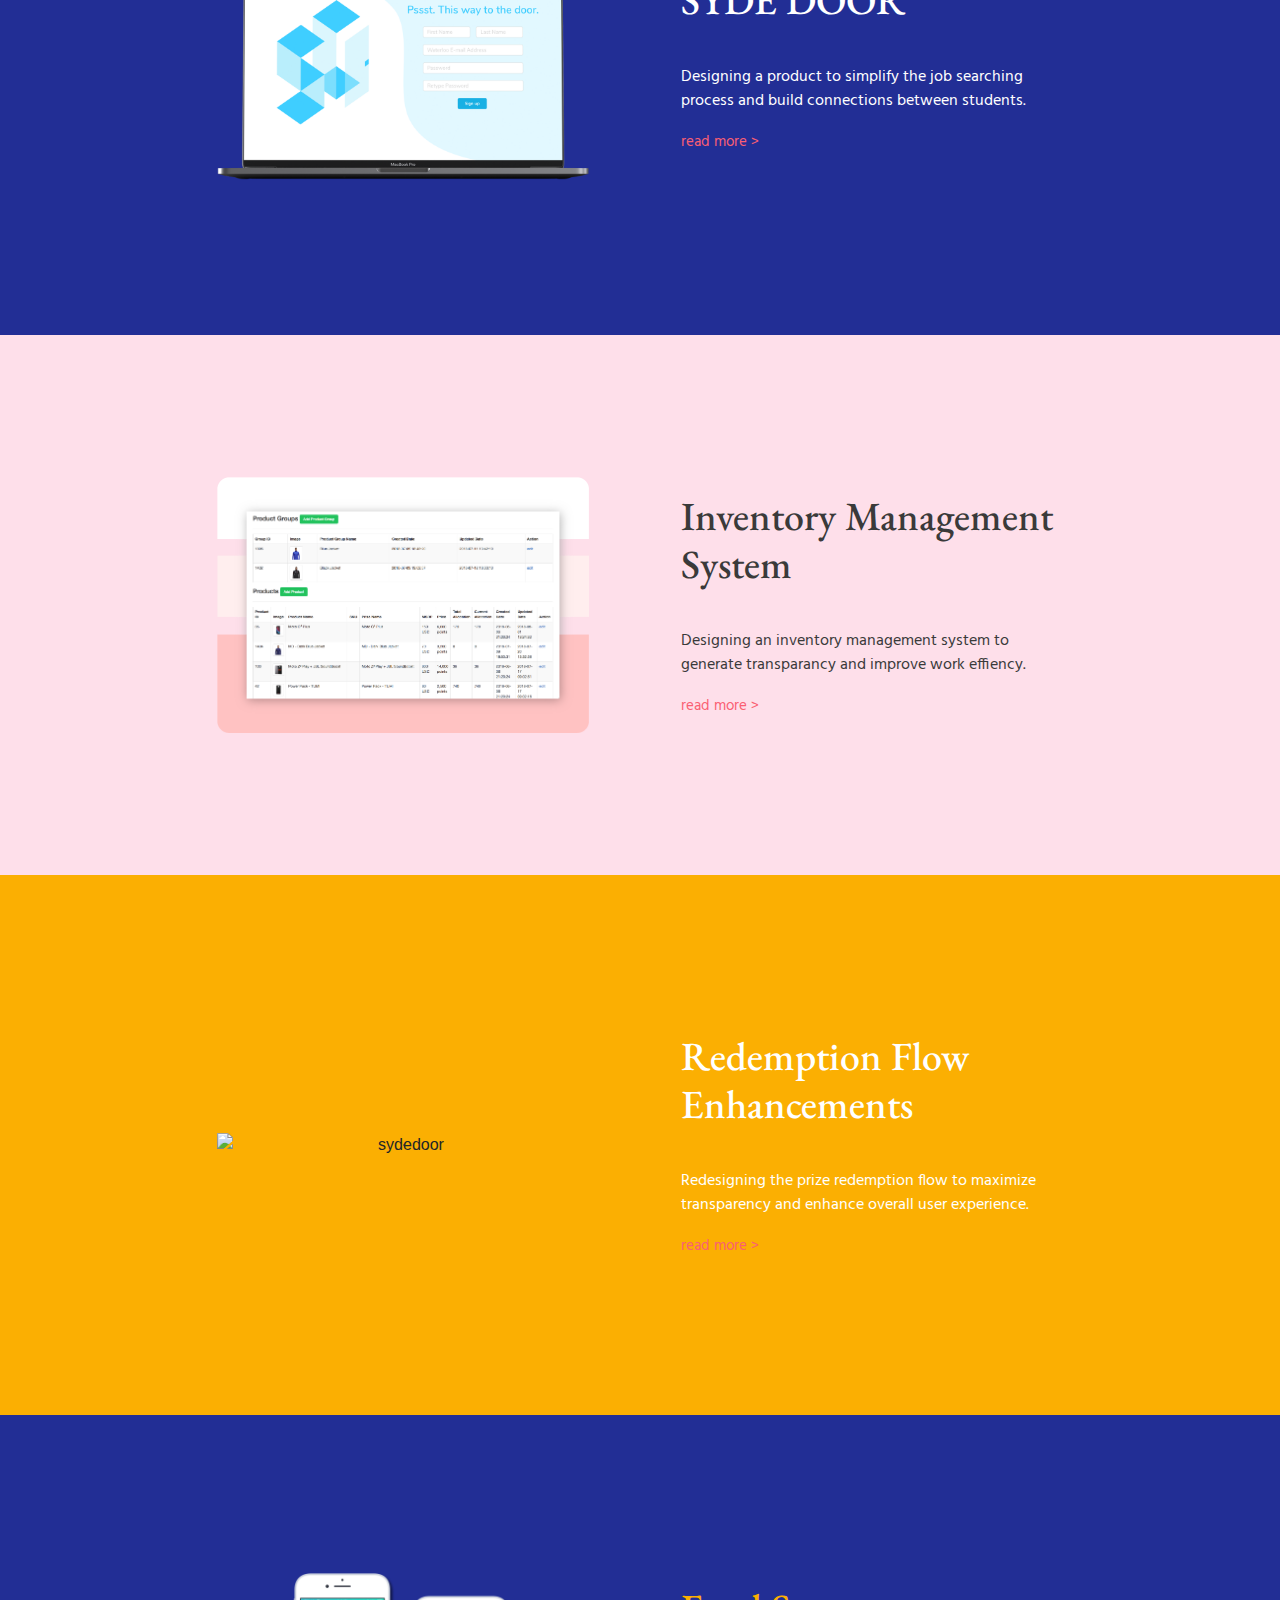
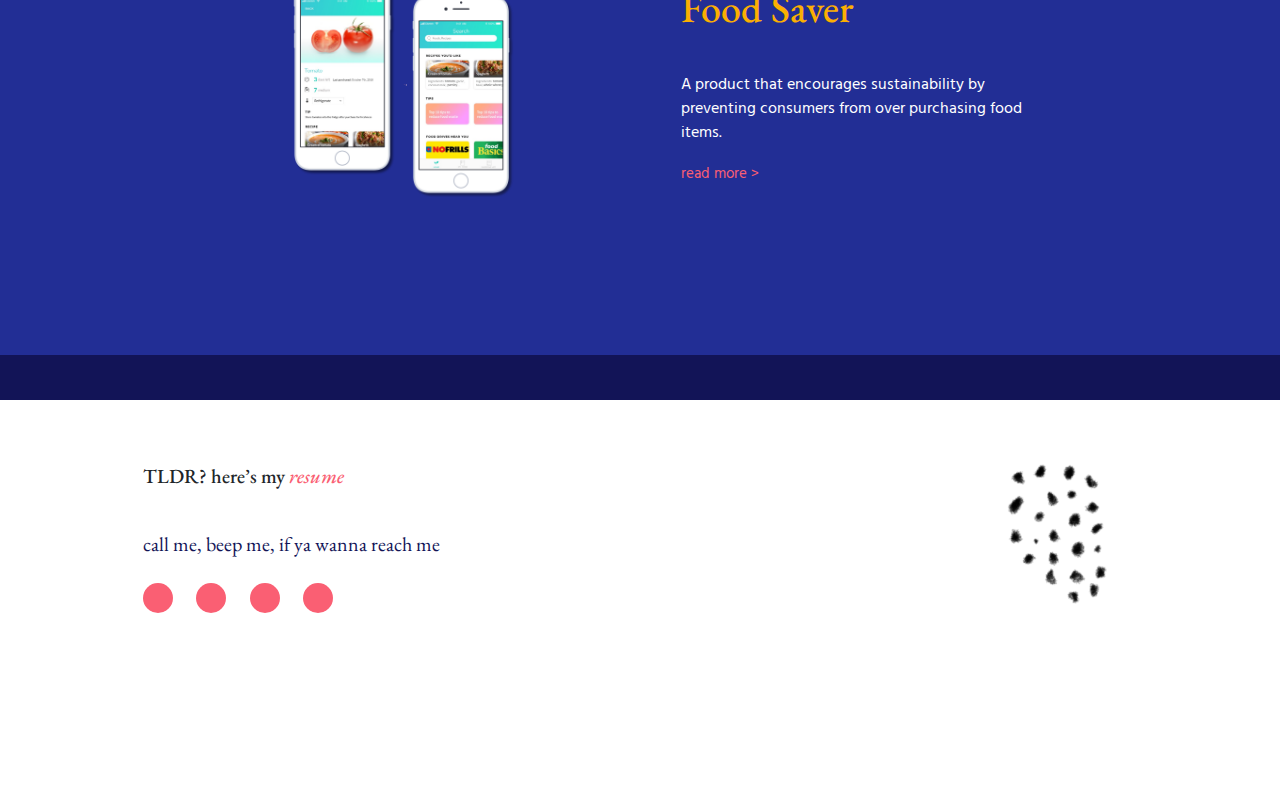
==== commit 6d2a5a2f: "Update index.html" ====
--- a/index.html
+++ b/index.html
@@ -54,7 +54,7 @@
                 
                 <div class="intro">
                     <h1>Hey, I'm Charmaine</h1>
-                    <p>I'm a Toronto based pixel pusher with the goal of maximizing <br>human potential.<br><br>Currently a product design intern at <a target="_blank" href="https://www.intuit.com/ca/" style="color:#0077C5">Intuit</a> and a <a target="_blank" href="http://whatissystems.com/" class="systemsDesignHref">Systems Design Engineering</a> student from the University of Waterloo.</p>
+                    <p>I'm a Toronto based product designer passionate about building communities <br>and making positive social impact.<br><br>Incoming product design intern at <a target="_blank" href="facebook.com" style="color:#4267B2">Facebook</a> and a <a target="_blank" href="http://whatissystems.com/" class="systemsDesignHref">Systems Design Engineering</a> student from the University of Waterloo.</p>
                     <!--<p>I’m  a Toronto based designer studying <a target="_blank" href="http://whatissystems.com/" style="color:#57068B">Systems Design Engineering</a> at the University of Waterloo. Last worked at <a target="_blank" href="https://www.rbc.com/about-rbc.html" style="color:#006AC3">RBC</a> as a Visual Designer. <br><br>I'm currently looking for a Fall 2019 internship.</p>-->
                 </div>
                 
@@ -65,7 +65,7 @@
             <div class="project_container container">
                 <div class="project_row row">
                     <div class="project_image col-sm-6" >
-                        <a href="redemption.html"></a>
+                        <a href="designsystem.html"></a>
                         <img class="project_cover" src="assets/img/work/DS.png" alt="sydedoor" >
                         <img class="project_decor" src="../assets/img/work/back_decor_2.png" alt="decore">
                     </div>
@@ -162,7 +162,7 @@
             <div class="footer_container container">
                 <div class="row">
                     <div class="col-sm-6">
-                    <h2>TLDR? here’s my <a href="../assets/doc/3ADesign.pdf" style="color:#FA5F73" target="_blank"><i>resume</i></a></h2>
+                    <h2>TLDR? here’s my <a href="https://drive.google.com/open?id=1m8Nb8F7w_nWs4MRX0M1YA7bFhmIU0COY" target="_blank" style="color:#FA5F73" target="_blank"><i>resume</i></a></h2>
                     <p>call me, beep me, if ya wanna reach me</p>
                     <ul class="footer_links">
                         <a href = "mailto:charmainewangyy@gmail.com?Subject=Hey%20there!" class="fas fa-envelope"></a>
--- a/src/style/css/style.css
+++ b/src/style/css/style.css
@@ -462,7 +462,7 @@
   .project_1_page .project_page_image {
     background-color: #222E95; }
     .project_1_page .project_page_image .demo_image_row .image_description {
-      color: #ffffff; }
+      color: #828282; }
   .project_1_page .next_project .next_project_rectangle {
     background-color: #FEDFEA; }
   .project_1_page .next_project .next_project_content a {
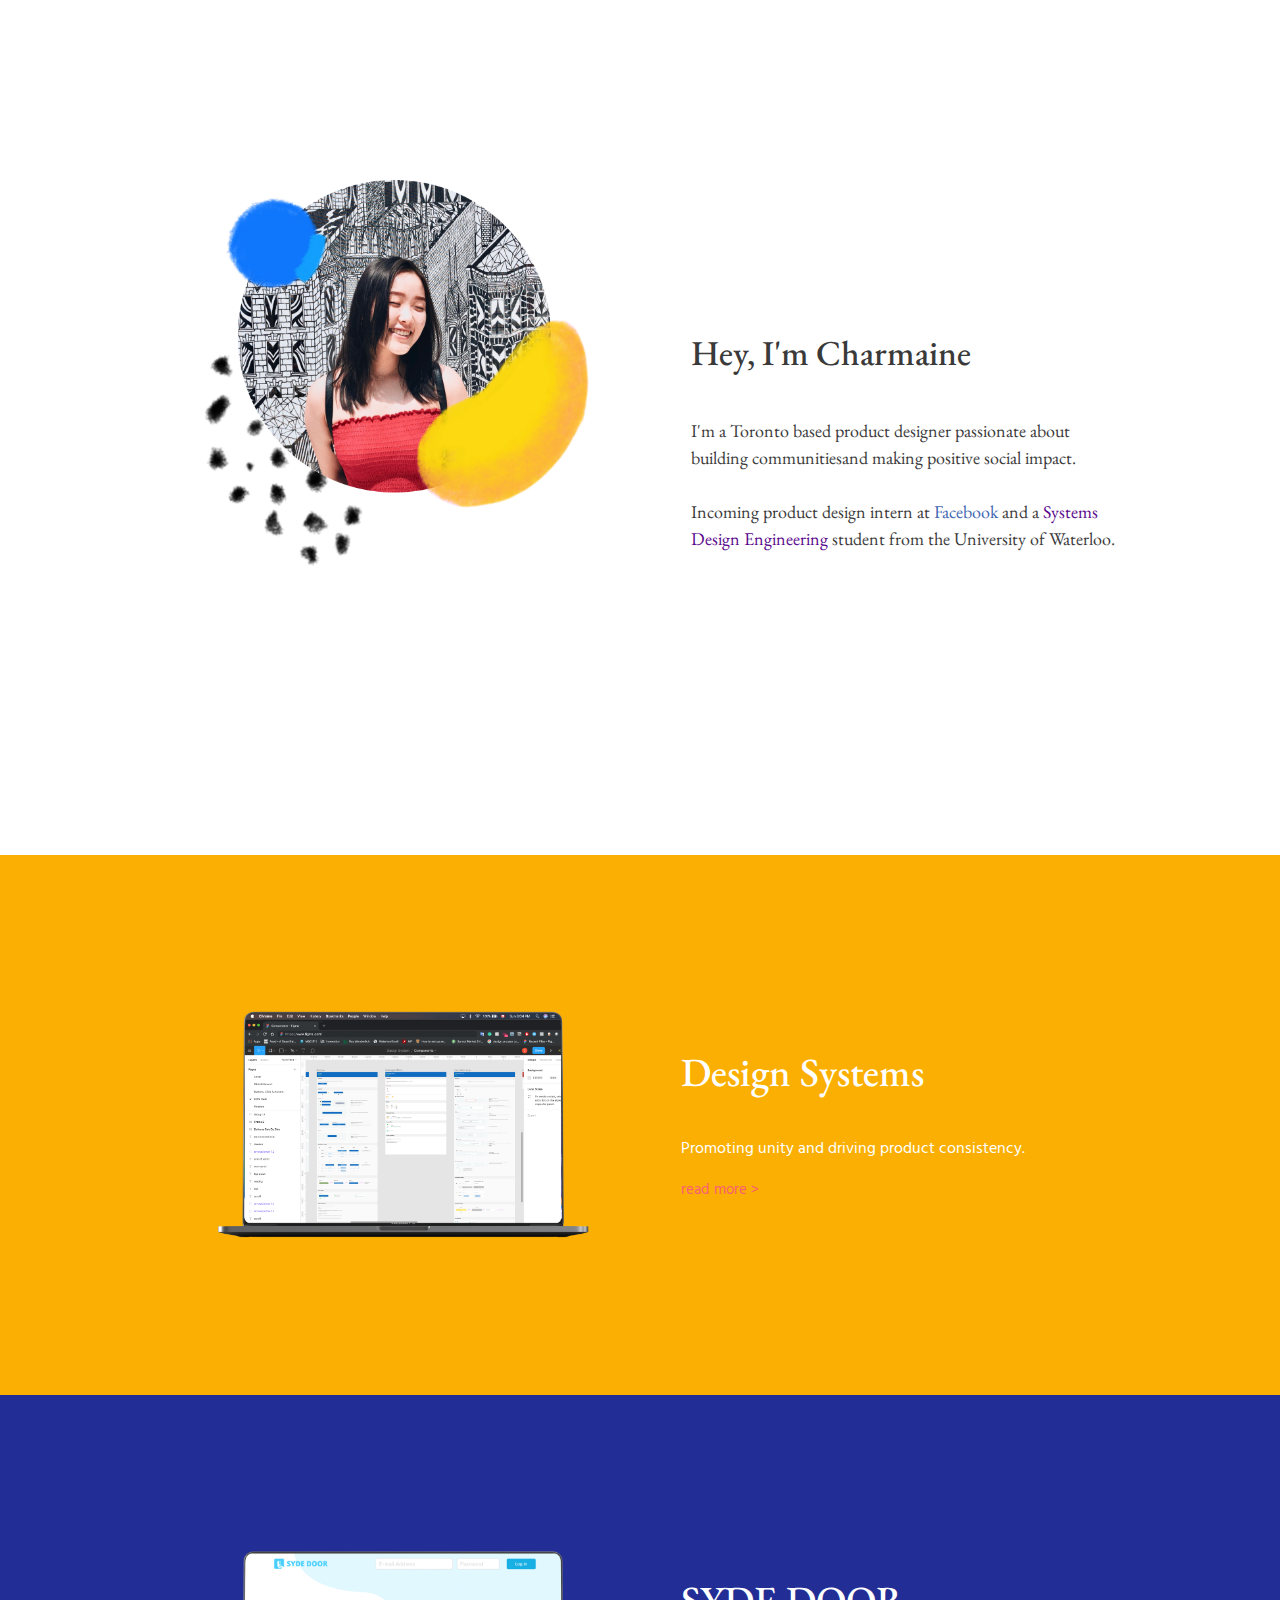
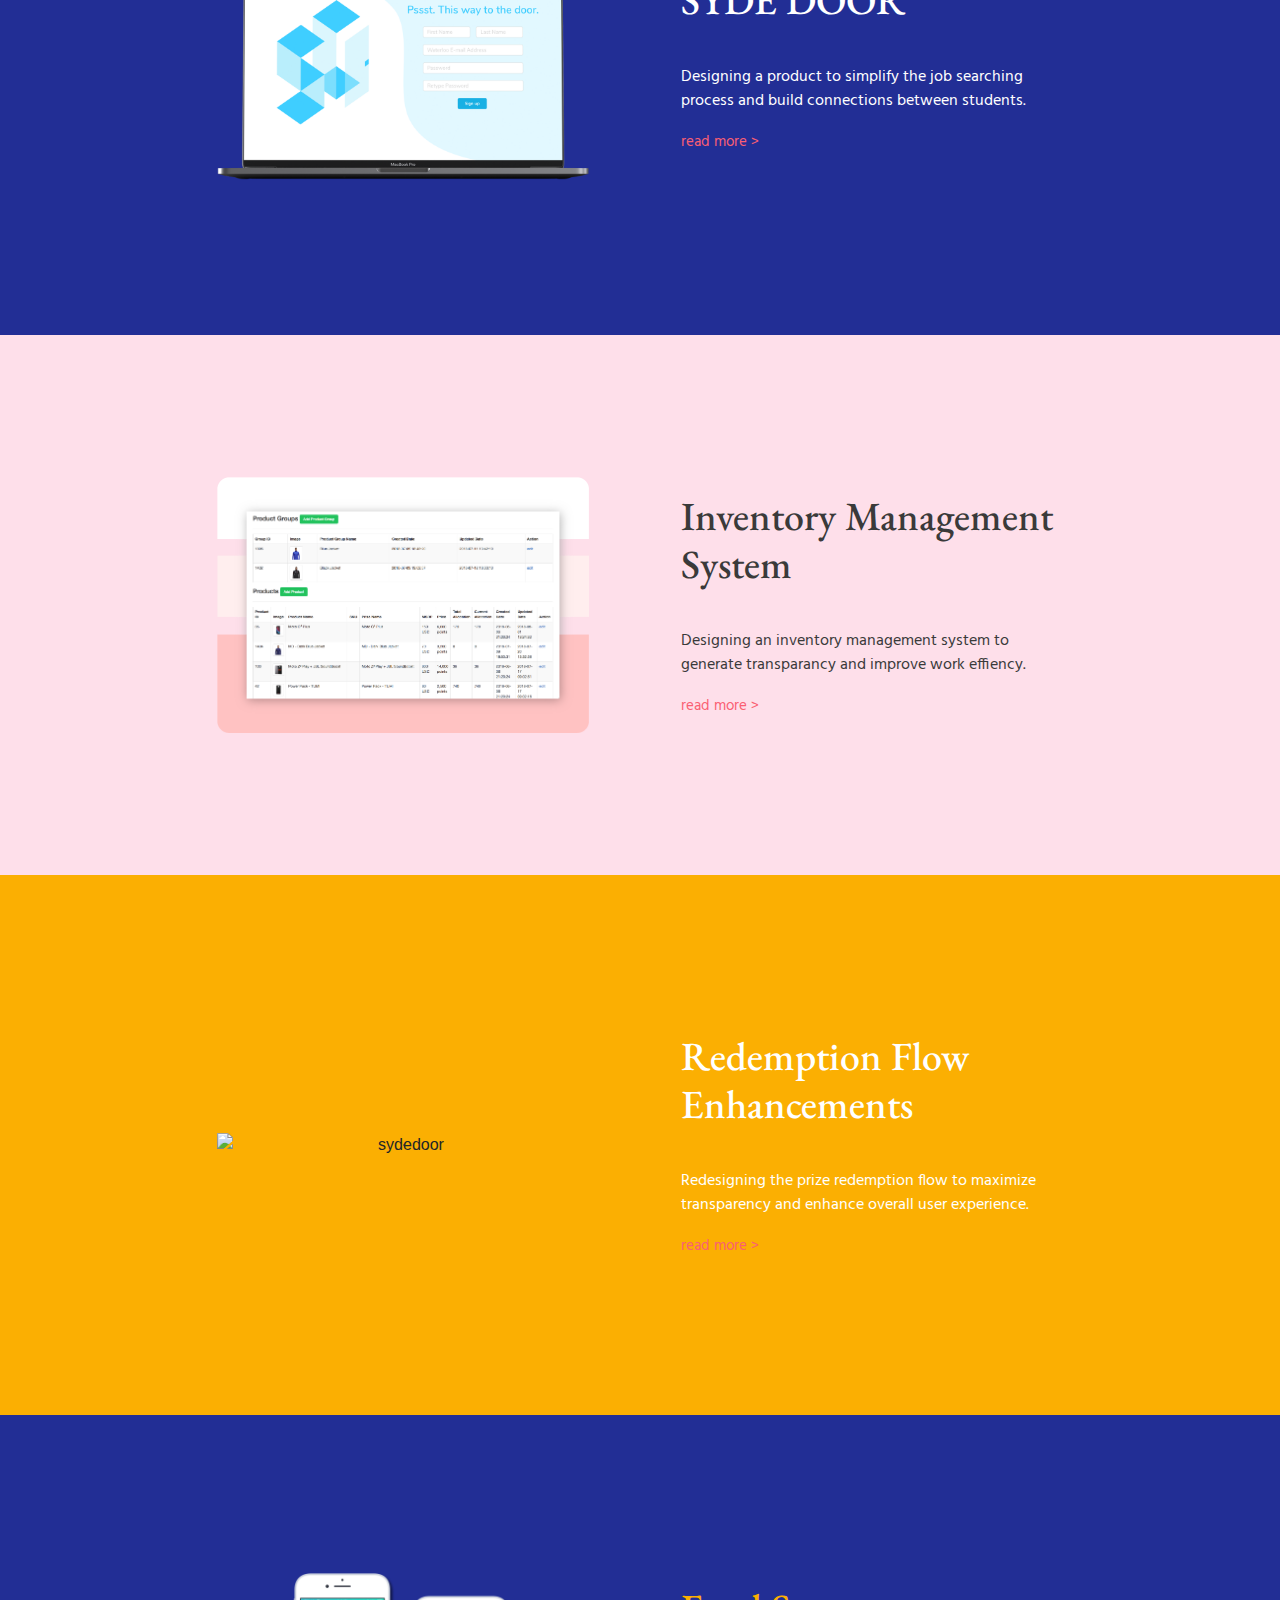
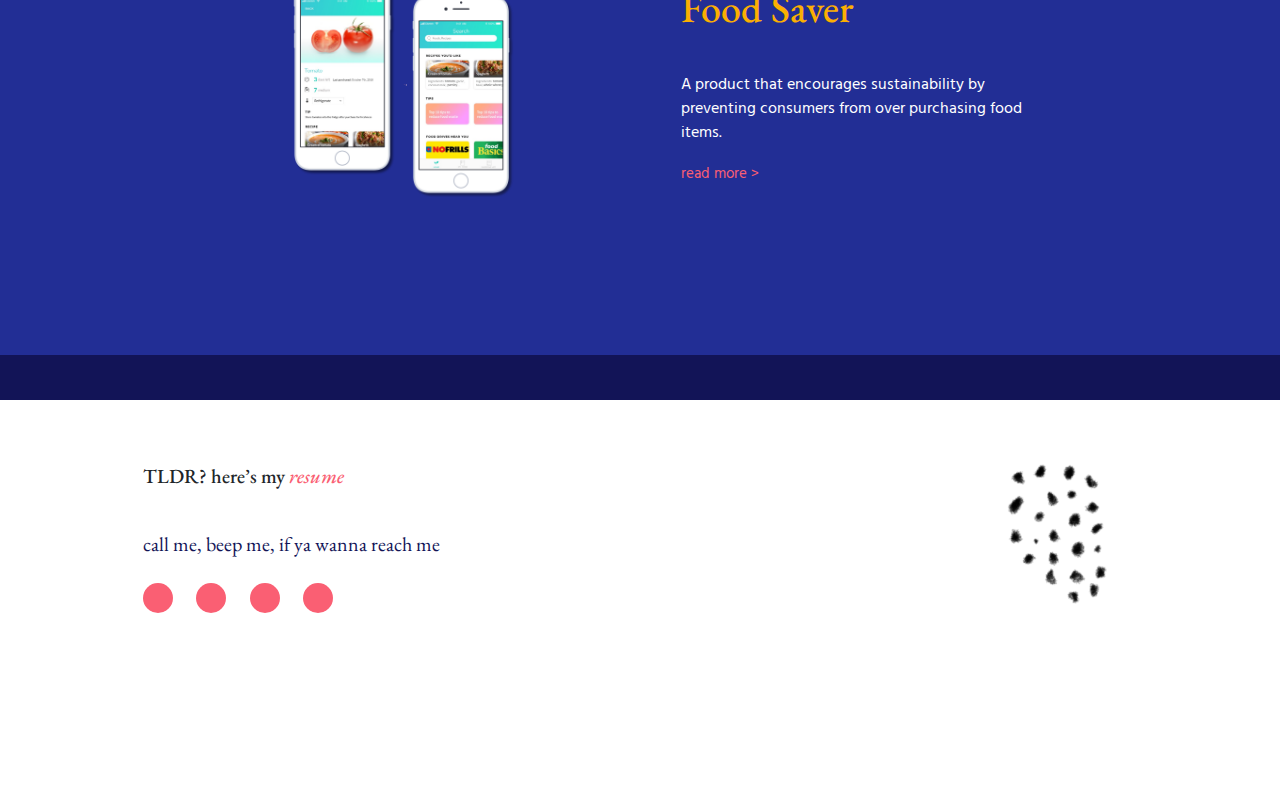
==== commit 604ca90b: "Update index.html" ====
--- a/index.html
+++ b/index.html
@@ -54,7 +54,7 @@
                 
                 <div class="intro">
                     <h1>Hey, I'm Charmaine</h1>
-                    <p>I'm a Toronto based product designer passionate about building communities <br>and making positive social impact.<br><br>Incoming product design intern at <a target="_blank" href="facebook.com" style="color:#4267B2">Facebook</a> and a <a target="_blank" href="http://whatissystems.com/" class="systemsDesignHref">Systems Design Engineering</a> student from the University of Waterloo.</p>
+                    <p>I'm a Toronto based product designer passionate about building communitiesand making positive social impact.<br><br>Incoming product design intern at <a target="_blank" href="facebook.com" style="color:#4267B2">Facebook</a> and a <a target="_blank" href="http://whatissystems.com/" class="systemsDesignHref">Systems Design Engineering</a> student from the University of Waterloo.</p>
                     <!--<p>I’m  a Toronto based designer studying <a target="_blank" href="http://whatissystems.com/" style="color:#57068B">Systems Design Engineering</a> at the University of Waterloo. Last worked at <a target="_blank" href="https://www.rbc.com/about-rbc.html" style="color:#006AC3">RBC</a> as a Visual Designer. <br><br>I'm currently looking for a Fall 2019 internship.</p>-->
                 </div>
                 
